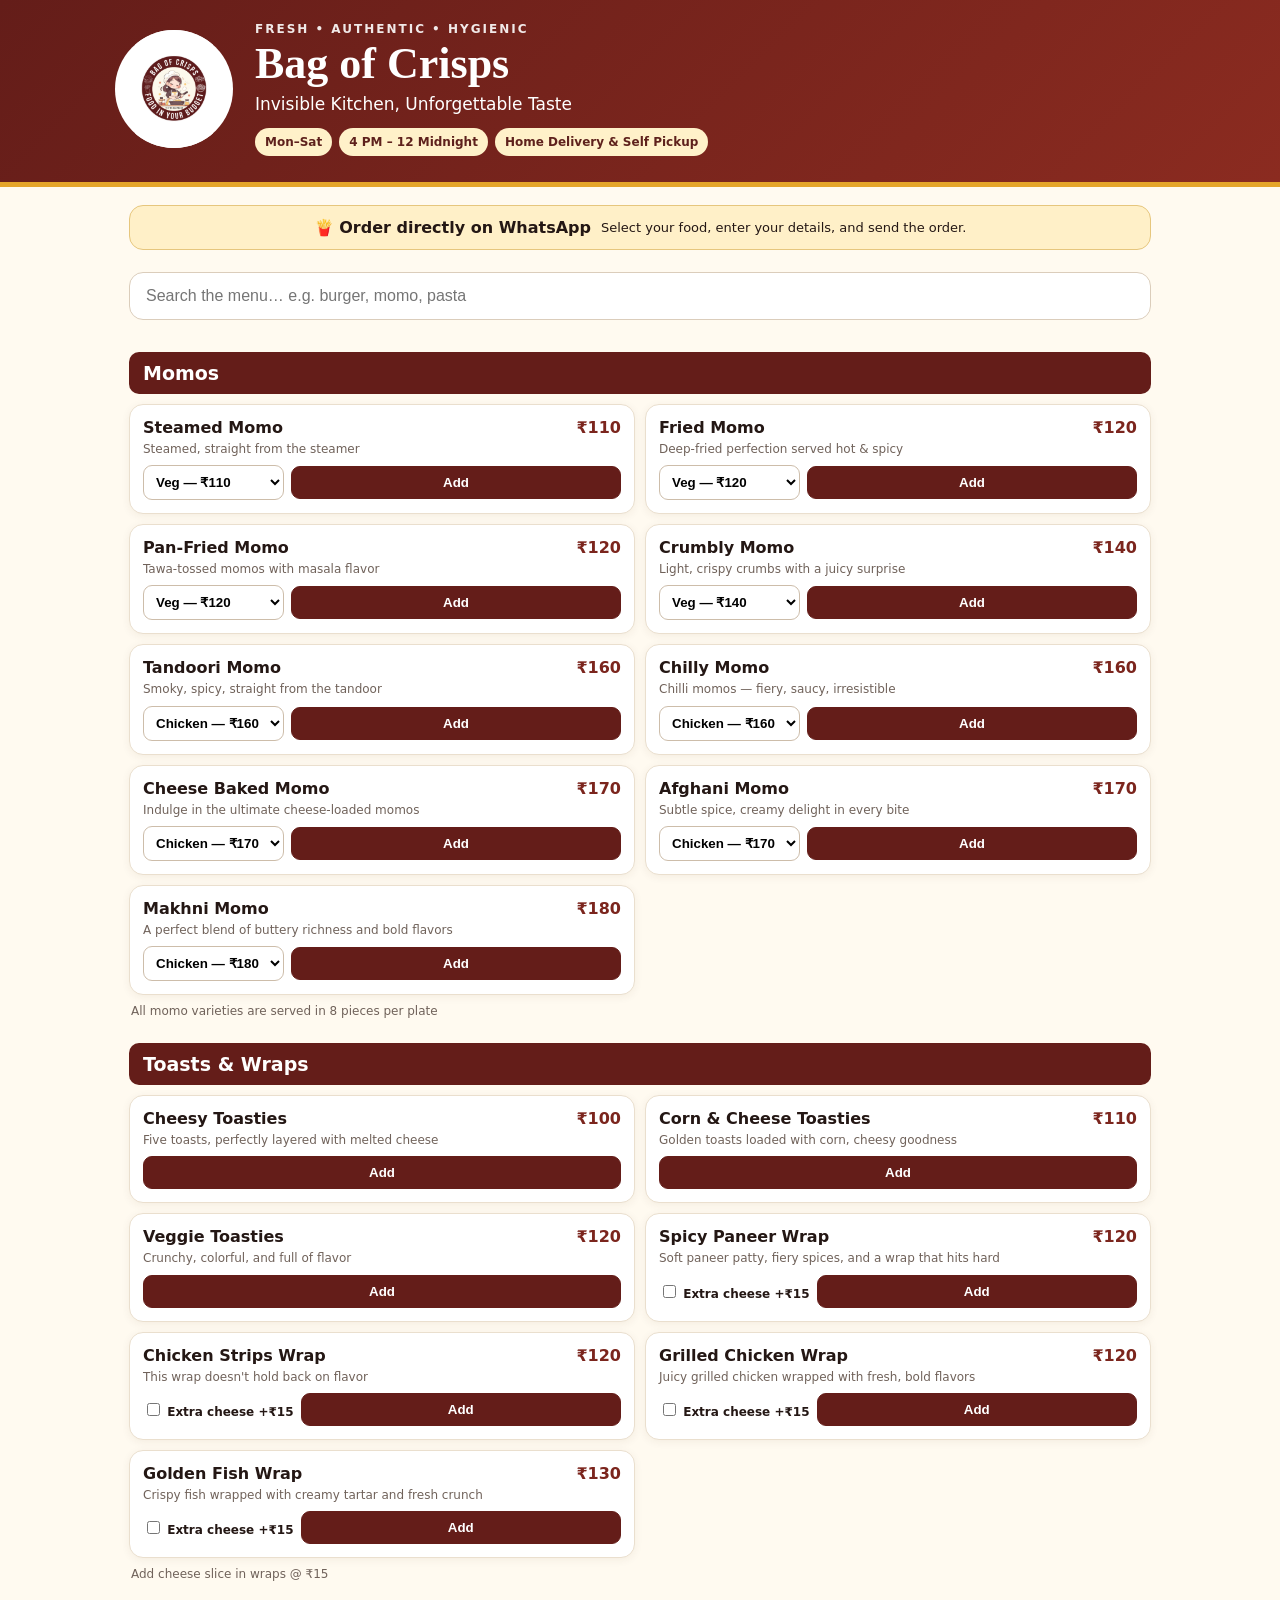
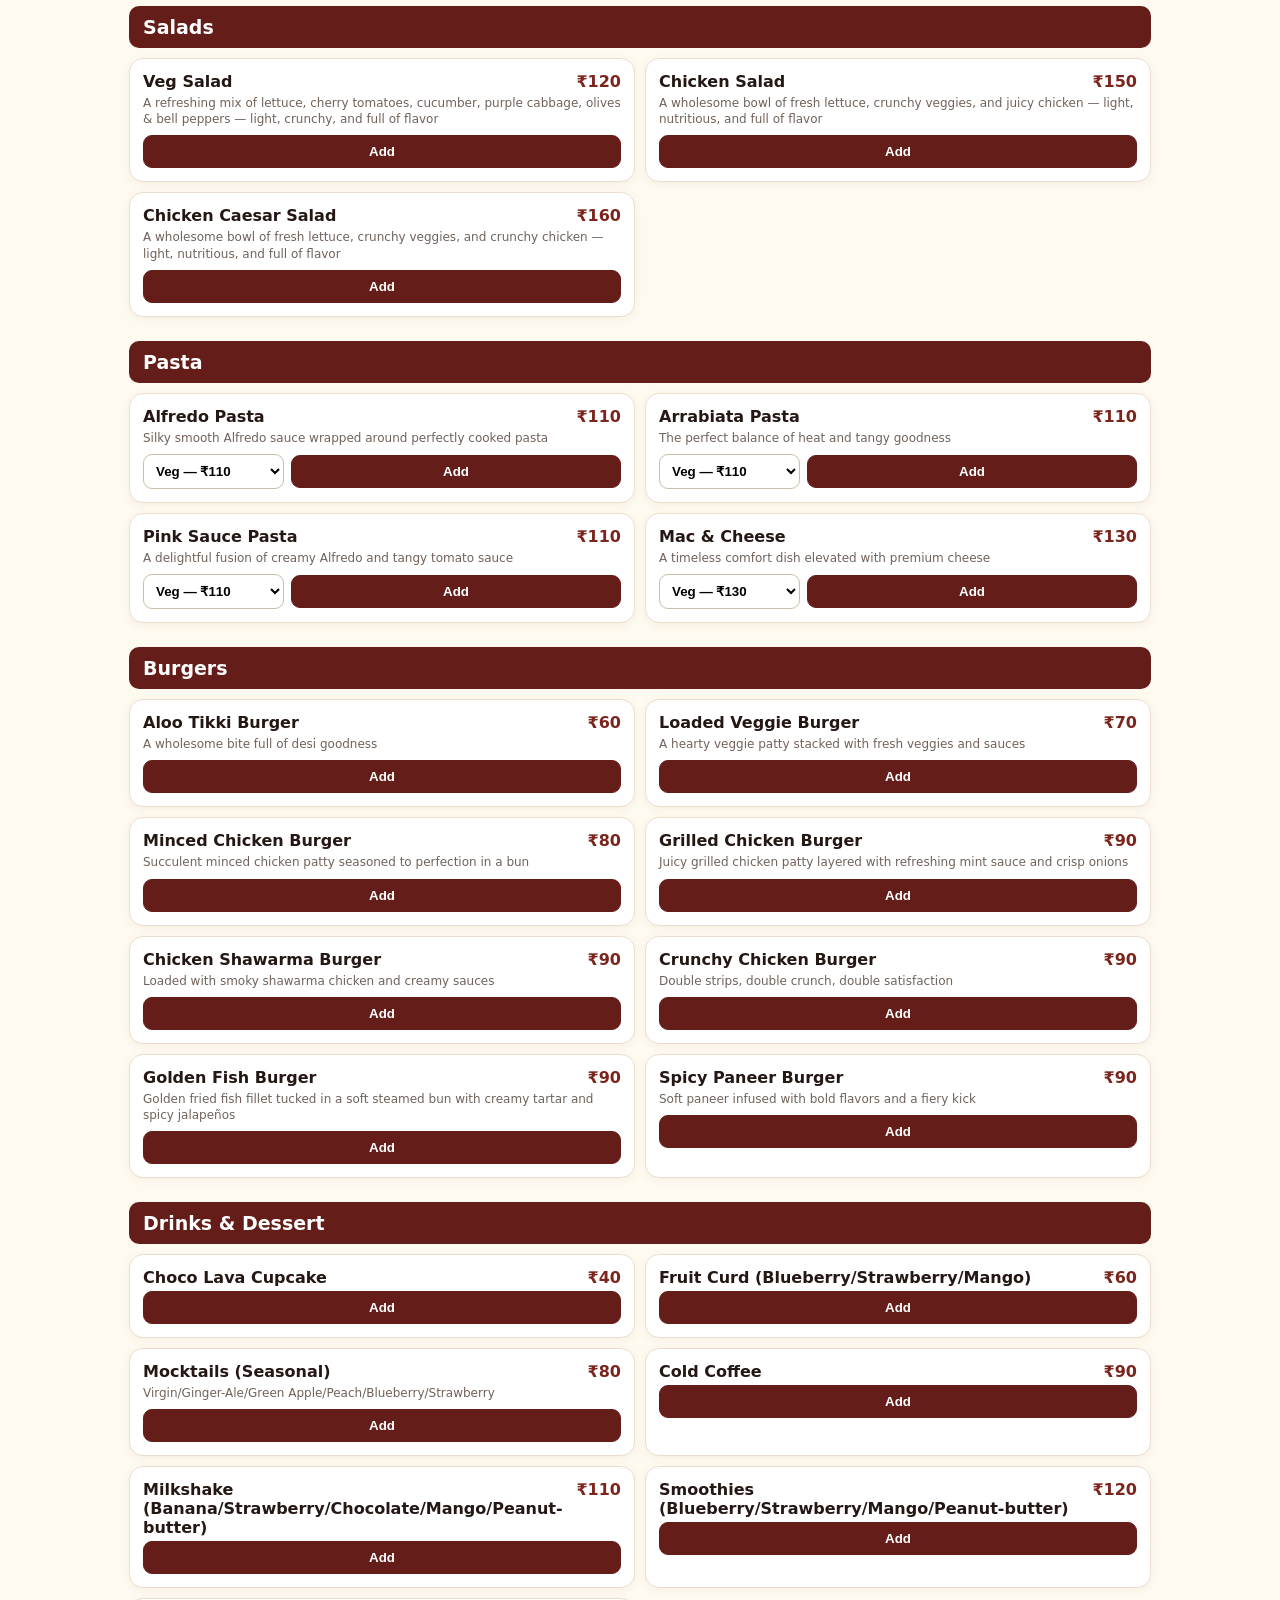
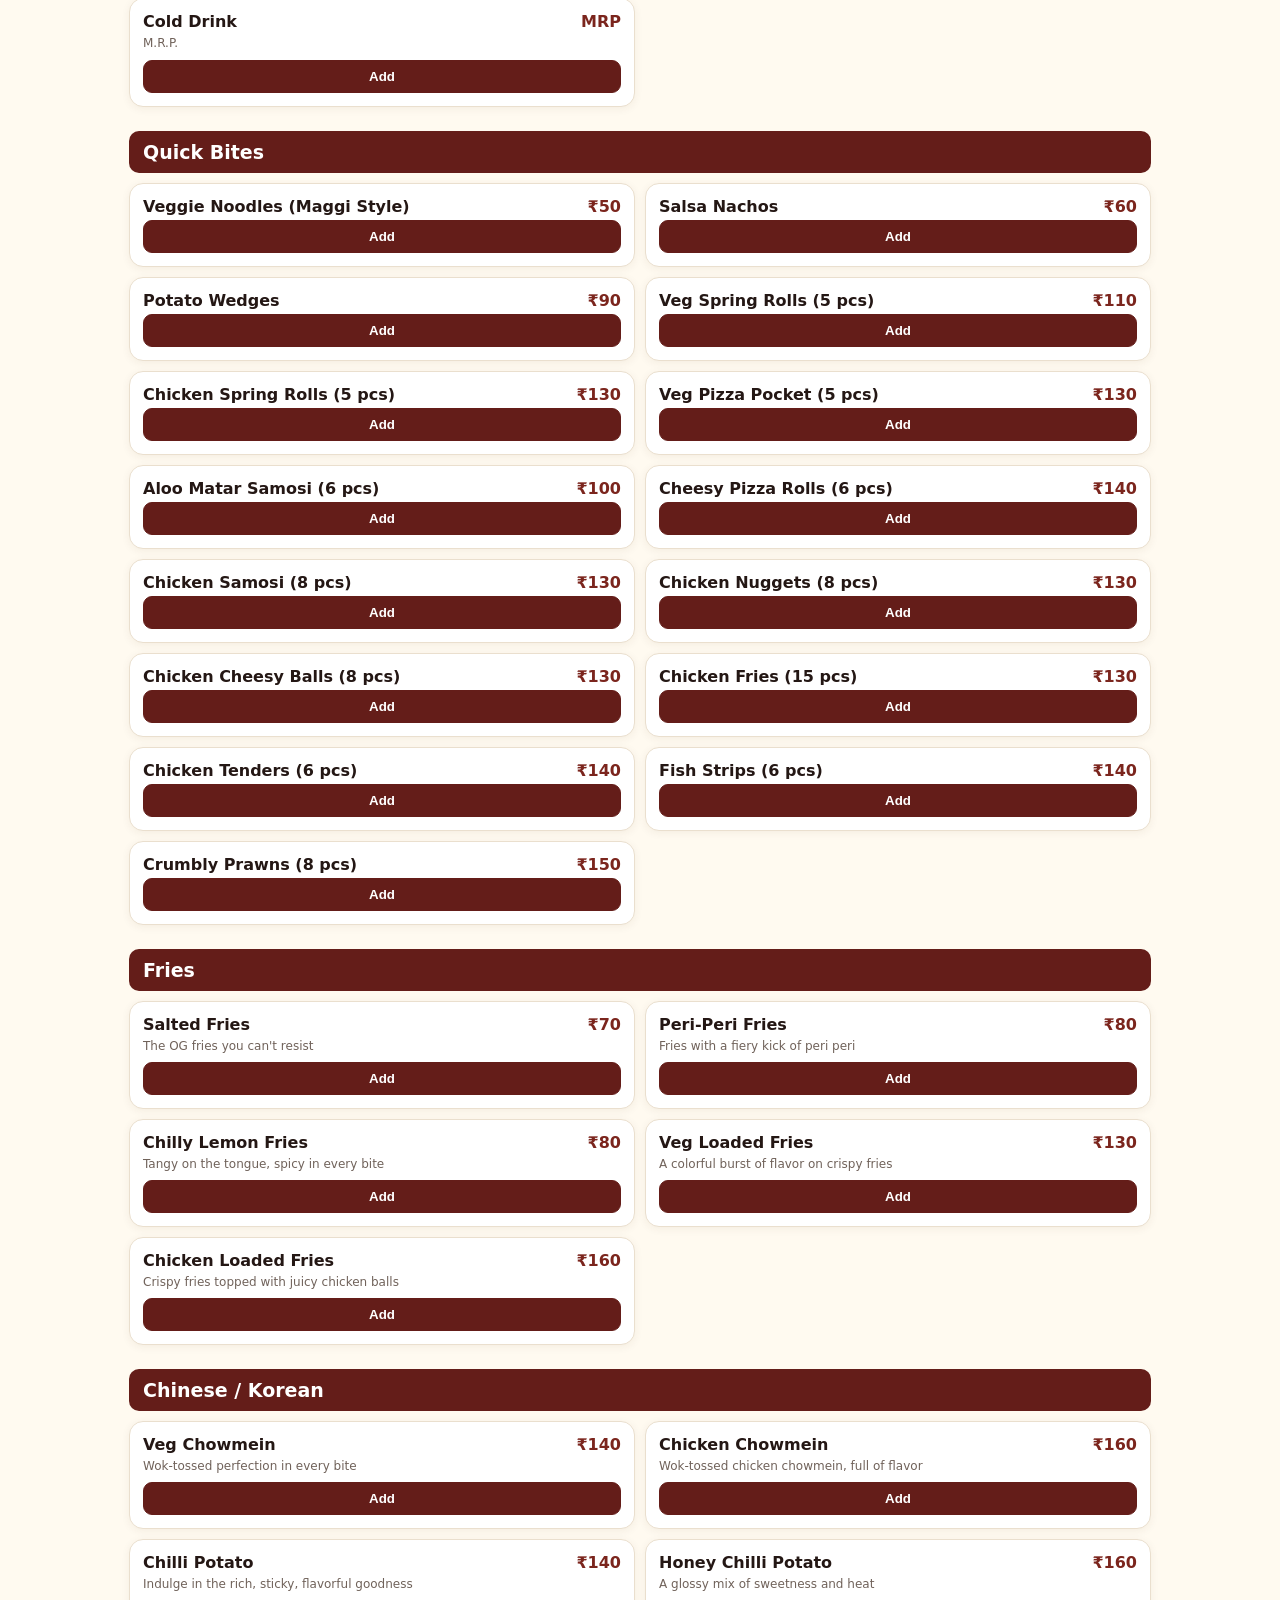
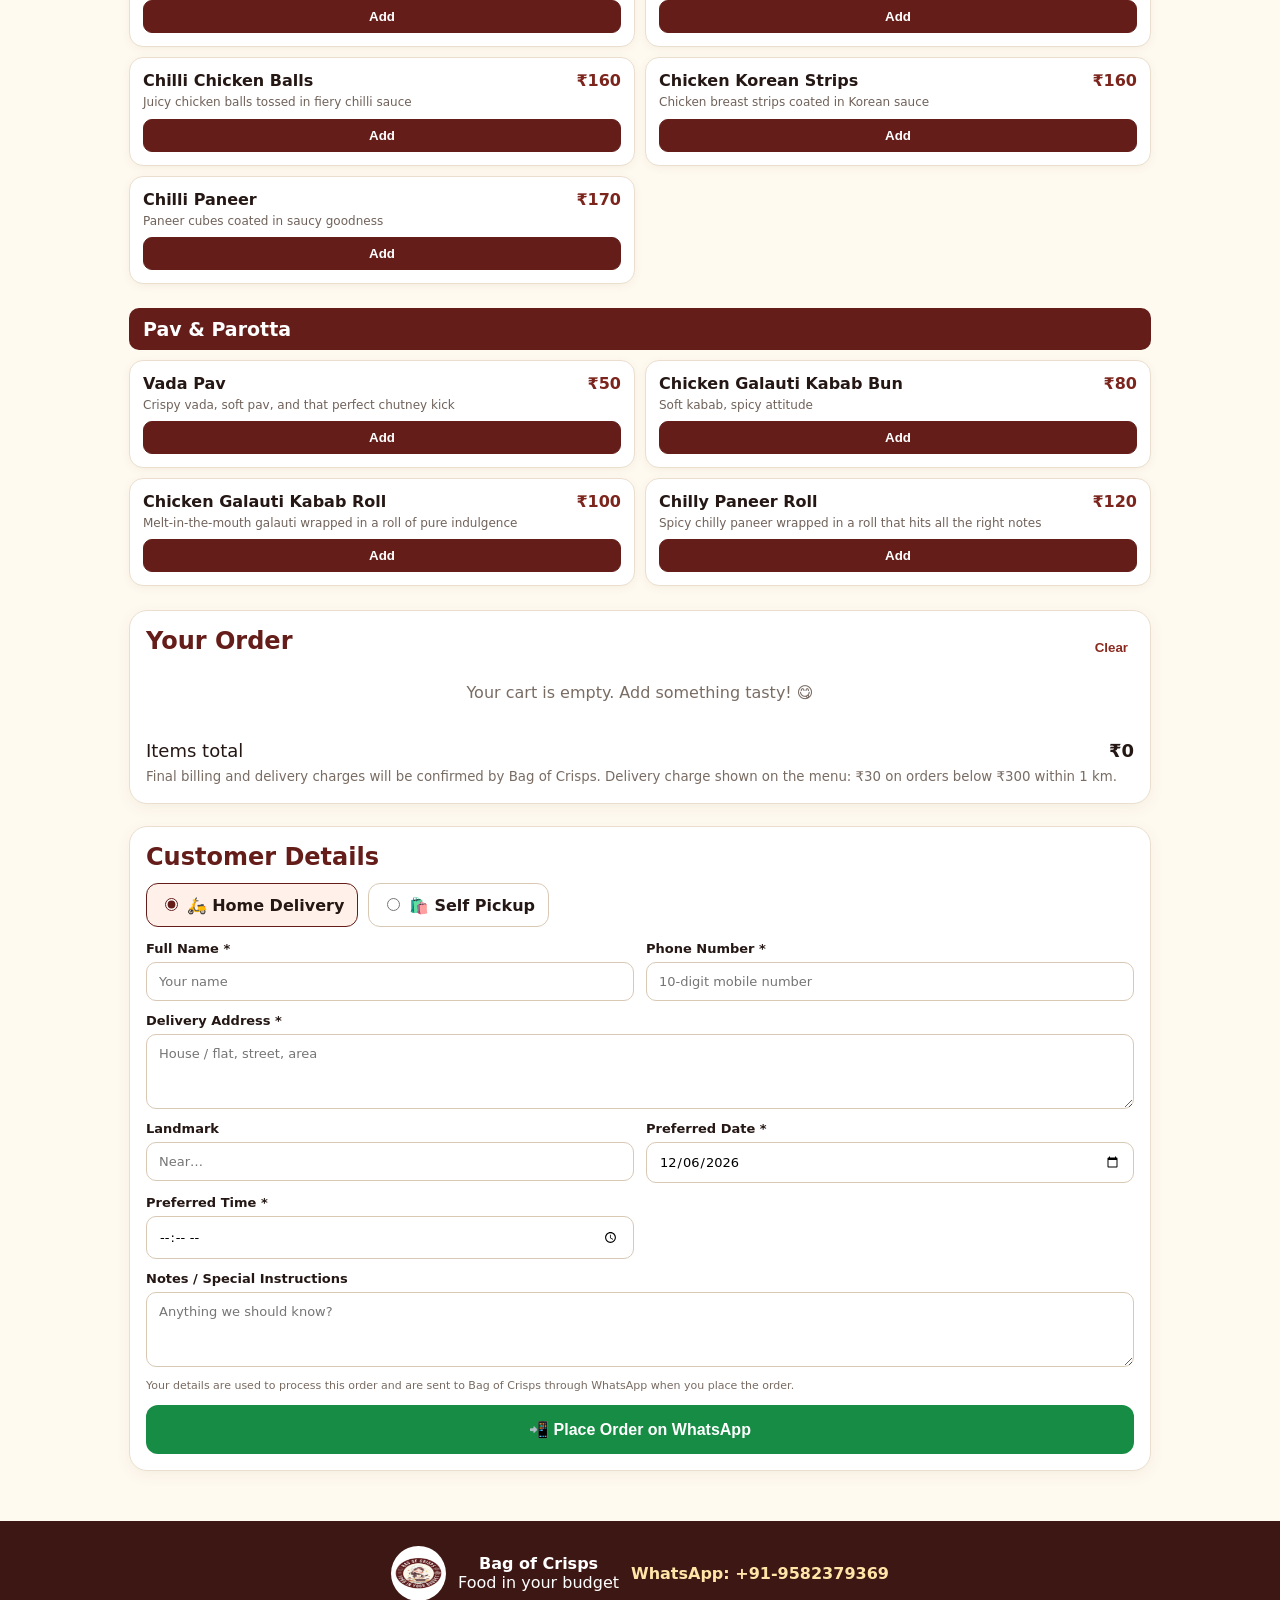
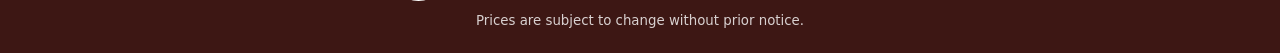
==== index.html @ cc8161b2 "Add files via upload" ====
<!doctype html>
<html lang="en">
<head>
  <meta charset="utf-8">
  <meta name="viewport" content="width=device-width,initial-scale=1">
  <meta name="theme-color" content="#641d19">
  <title>Bag of Crisps — Order Online</title>
  <link rel="icon" href="logo.png">
  <link rel="stylesheet" href="styles.css">
</head>
<body>
  <header class="hero">
    <div class="hero-inner">
      <img src="logo.png" class="logo" alt="Bag of Crisps logo">
      <div>
        <div class="eyebrow">FRESH • AUTHENTIC • HYGIENIC</div>
        <h1>Bag of Crisps</h1>
        <p>Invisible Kitchen, Unforgettable Taste</p>
        <div class="chips"><span>Mon–Sat</span><span>4 PM – 12 Midnight</span><span>Home Delivery & Self Pickup</span></div>
      </div>
    </div>
  </header>

  <main>
    <section class="notice">
      <strong>🍟 Order directly on WhatsApp</strong>
      <span>Select your food, enter your details, and send the order.</span>
    </section>

    <div class="search-wrap">
      <input id="search" type="search" placeholder="Search the menu… e.g. burger, momo, pasta">
    </div>

    <div id="menu"></div>

    <section class="cart-section">
      <div class="section-title">
        <h2>Your Order</h2>
        <button id="clearCart" class="text-btn" type="button">Clear</button>
      </div>
      <div id="cartEmpty" class="empty">Your cart is empty. Add something tasty! 😋</div>
      <div id="cart"></div>
      <div class="order-summary">
        <div><span>Items total</span><strong id="cartTotal">₹0</strong></div>
        <small>Final billing and delivery charges will be confirmed by Bag of Crisps. Delivery charge shown on the menu: ₹30 on orders below ₹300 within 1 km.</small>
      </div>
    </section>

    <section class="checkout">
      <div class="section-title"><h2>Customer Details</h2></div>
      <form id="orderForm">
        <div class="choice-row">
          <label class="choice active"><input type="radio" name="orderType" value="Delivery" checked> 🛵 Home Delivery</label>
          <label class="choice"><input type="radio" name="orderType" value="Self Pickup"> 🛍️ Self Pickup</label>
        </div>

        <div class="grid">
          <label>Full Name *<input name="name" required autocomplete="name" placeholder="Your name"></label>
          <label>Phone Number *<input name="phone" required inputmode="tel" autocomplete="tel" placeholder="10-digit mobile number"></label>
          <label class="full">Delivery Address *<textarea id="address" name="address" required autocomplete="street-address" placeholder="House / flat, street, area"></textarea></label>
          <label>Landmark <input name="landmark" placeholder="Near…"></label>
          <label>Preferred Date *<input id="date" name="date" type="date" required></label>
          <label>Preferred Time *<input name="time" type="time" required></label>
          <label class="full">Notes / Special Instructions <textarea name="notes" placeholder="Anything we should know?"></textarea></label>
        </div>

        <p class="privacy">Your details are used to process this order and are sent to Bag of Crisps through WhatsApp when you place the order.</p>
        <button class="whatsapp-btn" type="submit">📲 Place Order on WhatsApp</button>
      </form>
    </section>
  </main>

  <footer>
    <img src="logo.png" alt="" class="footer-logo">
    <div><strong>Bag of Crisps</strong><br>Food in your budget</div>
    <a href="https://wa.me/919582379369" target="_blank" rel="noopener">WhatsApp: +91-9582379369</a>
    <small>Prices are subject to change without prior notice.</small>
  </footer>

  <script src="script.js"></script>
</body>
</html>
---- styles.css ----
*{box-sizing:border-box}body{margin:0;font-family:system-ui,-apple-system,Segoe UI,Roboto,Arial,sans-serif;background:#fffaf0;color:#241714}
.hero{background:linear-gradient(135deg,#641d19,#8b2b20);color:#fff;padding:22px 16px 26px;border-bottom:5px solid #e5a52a}
.hero-inner{max-width:1050px;margin:auto;display:flex;gap:22px;align-items:center}.logo{width:118px;height:118px;object-fit:contain;border-radius:50%;background:#fff}
.eyebrow{font-size:12px;letter-spacing:2px;font-weight:800;opacity:.9}.hero h1{font-family:Georgia,serif;font-size:44px;line-height:1;margin:6px 0}.hero p{margin:8px 0 14px;font-size:17px}.chips{display:flex;flex-wrap:wrap;gap:7px}.chips span{background:#fff1c9;color:#5e211c;padding:7px 10px;border-radius:999px;font-size:12px;font-weight:800}
main{max-width:1050px;margin:auto;padding:18px 14px 50px}.notice{display:flex;gap:10px;align-items:center;justify-content:center;flex-wrap:wrap;background:#fff0c8;border:1px solid #e6c67d;border-radius:14px;padding:12px;margin-bottom:14px}.notice span{font-size:13px}.search-wrap{position:sticky;top:0;z-index:5;padding:8px 0;background:#fffaf0}.search-wrap input{width:100%;padding:14px 16px;border:1px solid #dbcdbb;border-radius:14px;font-size:16px;background:white}
.category{margin:24px 0}.category h2{margin:0 0 10px;background:#641d19;color:#fff;padding:10px 14px;border-radius:10px;font-size:19px}.items{display:grid;grid-template-columns:repeat(2,minmax(0,1fr));gap:10px}.item{background:#fff;border:1px solid #eadfce;border-radius:14px;padding:13px;box-shadow:0 2px 8px #4b2a1010}.item-top{display:flex;justify-content:space-between;gap:10px}.item h3{font-size:16px;margin:0 0 4px}.price{font-weight:900;color:#7b251d;white-space:nowrap}.desc{font-size:12px;color:#70625a;line-height:1.35;margin:0 0 8px}.controls{display:flex;gap:7px;align-items:center}.select,.add{border:1px solid #cdbdaa;border-radius:9px;padding:8px;background:#fff;font-weight:700}.add{background:#641d19;color:#fff;border-color:#641d19;cursor:pointer;flex:1}.add:active{transform:scale(.98)}
.cart-section,.checkout{background:#fff;border:1px solid #eadfce;border-radius:18px;padding:16px;margin-top:22px;box-shadow:0 4px 15px #4b2a1010}.section-title{display:flex;justify-content:space-between;align-items:center}.section-title h2{margin:0 0 12px;color:#641d19}.text-btn{border:0;background:none;color:#8b2b20;font-weight:800;cursor:pointer}.empty{color:#796c63;text-align:center;padding:16px}.cart-row{display:grid;grid-template-columns:1fr auto auto;gap:10px;align-items:center;padding:10px 0;border-bottom:1px solid #eee2d3}.cart-name{font-weight:800}.cart-sub{font-size:12px;color:#786b62}.qty{display:flex;align-items:center;gap:6px}.qty button{width:30px;height:30px;border-radius:8px;border:1px solid #d8c8b4;background:#fff;font-size:18px;cursor:pointer}.order-summary{margin-top:12px;padding-top:10px}.order-summary>div{display:flex;justify-content:space-between;font-size:18px}.order-summary small{display:block;color:#796c63;margin-top:7px;line-height:1.4}
.choice-row{display:flex;gap:10px;flex-wrap:wrap;margin-bottom:14px}.choice{border:1px solid #d8c8b4;border-radius:12px;padding:11px 13px;cursor:pointer;font-weight:800}.choice.active{border-color:#641d19;background:#fff1e9}.choice input{accent-color:#641d19}
.grid{display:grid;grid-template-columns:1fr 1fr;gap:12px}.grid label{font-size:13px;font-weight:800}.grid input,.grid textarea{display:block;width:100%;margin-top:6px;border:1px solid #d8c8b4;border-radius:10px;padding:11px 12px;font:inherit;font-weight:500;background:#fff}.grid textarea{min-height:75px;resize:vertical}.full{grid-column:1/-1}.privacy{font-size:11px;color:#786b62;line-height:1.4}.whatsapp-btn{width:100%;padding:15px;border:0;border-radius:12px;background:#168c45;color:#fff;font-size:16px;font-weight:900;cursor:pointer}
footer{background:#3d1714;color:#fff;padding:25px 16px;display:flex;align-items:center;justify-content:center;gap:12px;flex-wrap:wrap;text-align:center}.footer-logo{width:55px;height:55px;background:#fff;border-radius:50%}footer a{color:#ffe6a8;text-decoration:none;font-weight:800}footer small{width:100%;opacity:.8}
.no-results{text-align:center;padding:30px;color:#796c63}
@media(max-width:680px){.hero-inner{align-items:flex-start}.logo{width:82px;height:82px}.hero h1{font-size:31px}.hero p{font-size:14px}.items{grid-template-columns:1fr}.grid{grid-template-columns:1fr}.full{grid-column:auto}.cart-row{grid-template-columns:1fr auto}.cart-price{grid-column:2}.cart-row .qty{grid-column:2}.choice{flex:1;text-align:center}.notice{justify-content:flex-start}}
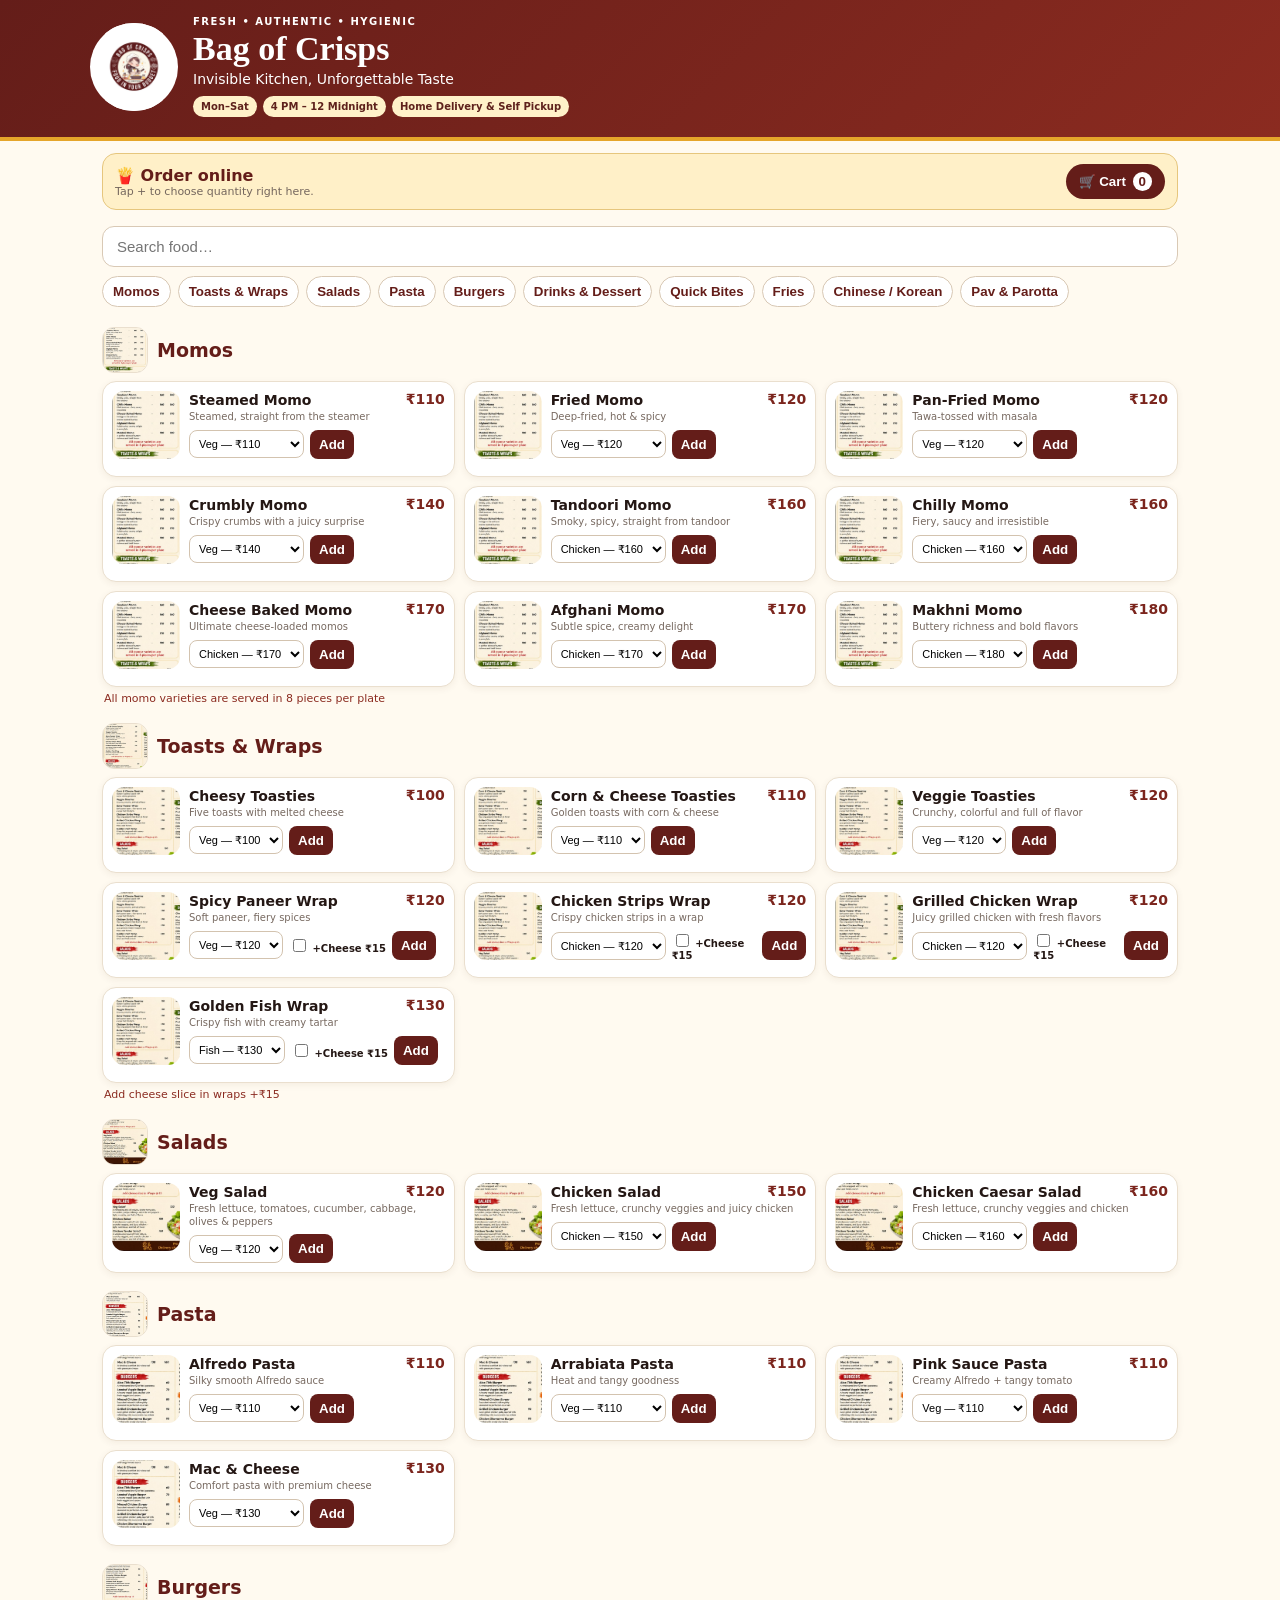
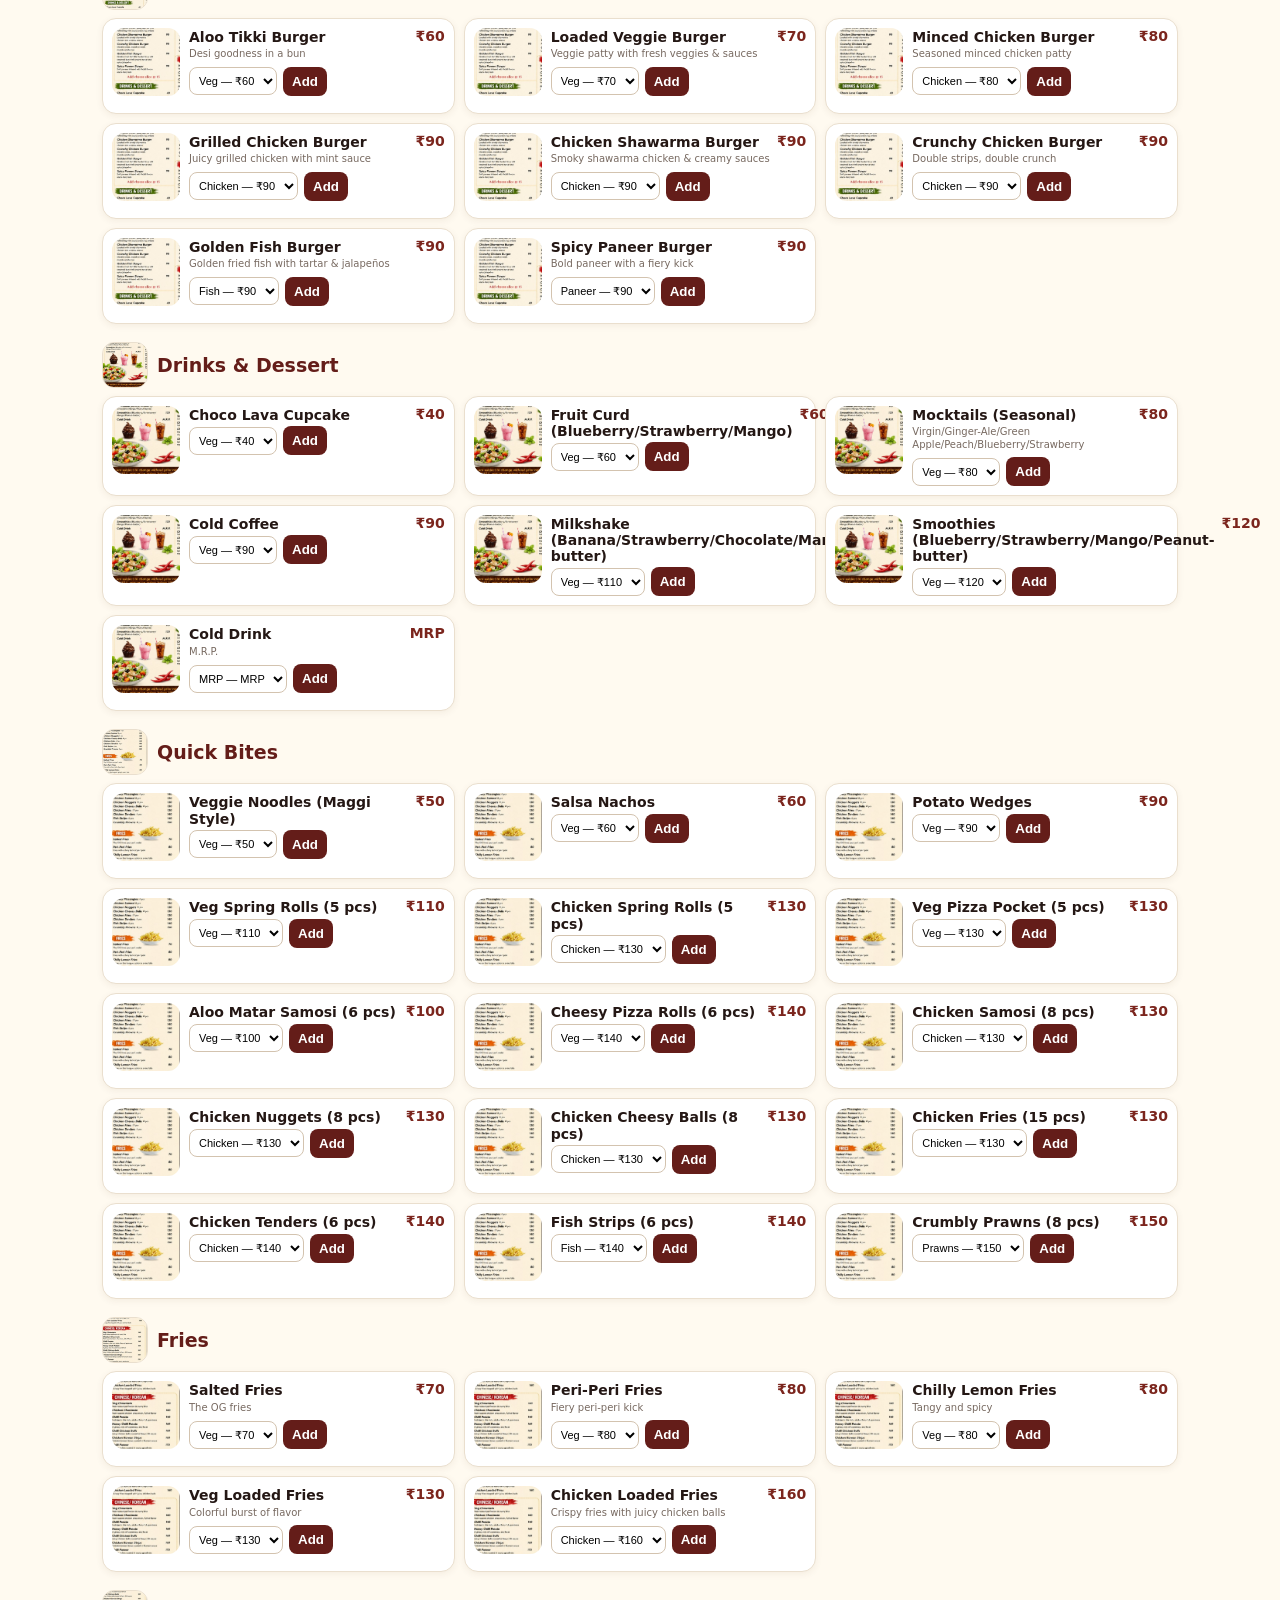
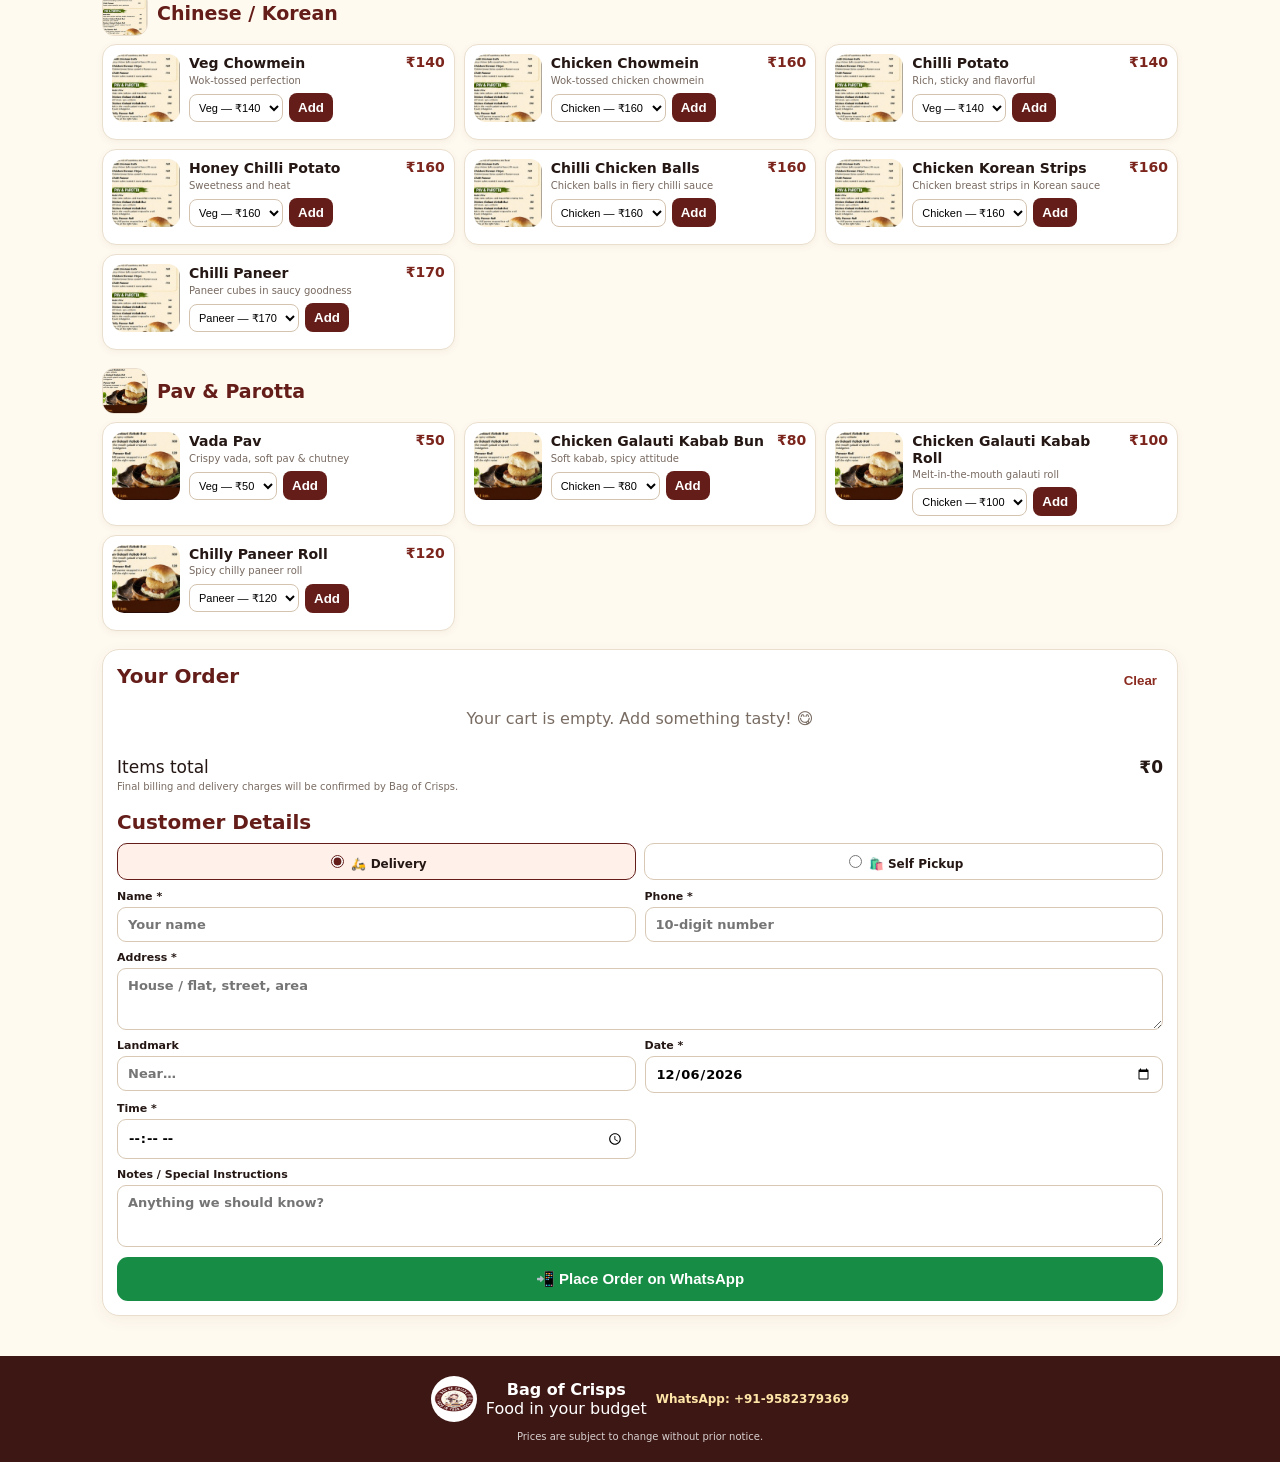
==== commit 5bfd1a85: "Add files via upload" ====
--- a/index.html
+++ b/index.html
@@ -1,82 +1,56 @@
 <!doctype html>
 <html lang="en">
 <head>
-  <meta charset="utf-8">
-  <meta name="viewport" content="width=device-width,initial-scale=1">
-  <meta name="theme-color" content="#641d19">
-  <title>Bag of Crisps — Order Online</title>
-  <link rel="icon" href="logo.png">
-  <link rel="stylesheet" href="styles.css">
+<meta charset="utf-8"><meta name="viewport" content="width=device-width,initial-scale=1">
+<meta name="theme-color" content="#641d19"><title>Bag of Crisps — Order Online</title>
+<link rel="icon" href="logo.png"><link rel="stylesheet" href="styles.css">
 </head>
 <body>
-  <header class="hero">
-    <div class="hero-inner">
-      <img src="logo.png" class="logo" alt="Bag of Crisps logo">
-      <div>
-        <div class="eyebrow">FRESH • AUTHENTIC • HYGIENIC</div>
-        <h1>Bag of Crisps</h1>
-        <p>Invisible Kitchen, Unforgettable Taste</p>
-        <div class="chips"><span>Mon–Sat</span><span>4 PM – 12 Midnight</span><span>Home Delivery & Self Pickup</span></div>
-      </div>
+<header class="hero"><div class="hero-inner">
+  <img src="logo.png" class="logo" alt="Bag of Crisps">
+  <div><div class="eyebrow">FRESH • AUTHENTIC • HYGIENIC</div><h1>Bag of Crisps</h1>
+  <p>Invisible Kitchen, Unforgettable Taste</p>
+  <div class="chips"><span>Mon–Sat</span><span>4 PM – 12 Midnight</span><span>Home Delivery & Self Pickup</span></div></div>
+</div></header>
+
+<main>
+<section class="topbar">
+  <div><b>🍟 Order online</b><small>Tap + to choose quantity right here.</small></div>
+  <button id="viewCart" class="cart-pill">🛒 Cart <b id="cartCount">0</b></button>
+</section>
+<div class="search-wrap"><input id="search" type="search" placeholder="Search food…"></div>
+<nav id="cats" class="cat-nav"></nav>
+<div id="menu"></div>
+
+<section id="checkout" class="checkout">
+  <div class="section-title"><h2>Your Order</h2><button id="clearCart" class="text-btn">Clear</button></div>
+  <div id="cartEmpty" class="empty">Your cart is empty. Add something tasty! 😋</div>
+  <div id="cart"></div>
+  <div class="order-summary"><div><span>Items total</span><strong id="cartTotal">₹0</strong></div>
+  <small>Final billing and delivery charges will be confirmed by Bag of Crisps.</small></div>
+
+  <div class="section-title customer-head"><h2>Customer Details</h2></div>
+  <form id="orderForm">
+    <div class="choice-row">
+      <label class="choice active"><input type="radio" name="orderType" value="Delivery" checked> 🛵 Delivery</label>
+      <label class="choice"><input type="radio" name="orderType" value="Self Pickup"> 🛍️ Self Pickup</label>
     </div>
-  </header>
+    <div class="grid">
+      <label>Name *<input name="name" required autocomplete="name" placeholder="Your name"></label>
+      <label>Phone *<input name="phone" required inputmode="tel" autocomplete="tel" placeholder="10-digit number"></label>
+      <label class="full">Address *<textarea id="address" name="address" required autocomplete="street-address" placeholder="House / flat, street, area"></textarea></label>
+      <label>Landmark<input name="landmark" placeholder="Near…"></label>
+      <label>Date *<input id="date" name="date" type="date" required></label>
+      <label>Time *<input name="time" type="time" required></label>
+      <label class="full">Notes / Special Instructions<textarea name="notes" placeholder="Anything we should know?"></textarea></label>
+    </div>
+    <button class="whatsapp-btn" type="submit">📲 Place Order on WhatsApp</button>
+  </form>
+</section>
+</main>
 
-  <main>
-    <section class="notice">
-      <strong>🍟 Order directly on WhatsApp</strong>
-      <span>Select your food, enter your details, and send the order.</span>
-    </section>
-
-    <div class="search-wrap">
-      <input id="search" type="search" placeholder="Search the menu… e.g. burger, momo, pasta">
-    </div>
-
-    <div id="menu"></div>
-
-    <section class="cart-section">
-      <div class="section-title">
-        <h2>Your Order</h2>
-        <button id="clearCart" class="text-btn" type="button">Clear</button>
-      </div>
-      <div id="cartEmpty" class="empty">Your cart is empty. Add something tasty! 😋</div>
-      <div id="cart"></div>
-      <div class="order-summary">
-        <div><span>Items total</span><strong id="cartTotal">₹0</strong></div>
-        <small>Final billing and delivery charges will be confirmed by Bag of Crisps. Delivery charge shown on the menu: ₹30 on orders below ₹300 within 1 km.</small>
-      </div>
-    </section>
-
-    <section class="checkout">
-      <div class="section-title"><h2>Customer Details</h2></div>
-      <form id="orderForm">
-        <div class="choice-row">
-          <label class="choice active"><input type="radio" name="orderType" value="Delivery" checked> 🛵 Home Delivery</label>
-          <label class="choice"><input type="radio" name="orderType" value="Self Pickup"> 🛍️ Self Pickup</label>
-        </div>
-
-        <div class="grid">
-          <label>Full Name *<input name="name" required autocomplete="name" placeholder="Your name"></label>
-          <label>Phone Number *<input name="phone" required inputmode="tel" autocomplete="tel" placeholder="10-digit mobile number"></label>
-          <label class="full">Delivery Address *<textarea id="address" name="address" required autocomplete="street-address" placeholder="House / flat, street, area"></textarea></label>
-          <label>Landmark <input name="landmark" placeholder="Near…"></label>
-          <label>Preferred Date *<input id="date" name="date" type="date" required></label>
-          <label>Preferred Time *<input name="time" type="time" required></label>
-          <label class="full">Notes / Special Instructions <textarea name="notes" placeholder="Anything we should know?"></textarea></label>
-        </div>
-
-        <p class="privacy">Your details are used to process this order and are sent to Bag of Crisps through WhatsApp when you place the order.</p>
-        <button class="whatsapp-btn" type="submit">📲 Place Order on WhatsApp</button>
-      </form>
-    </section>
-  </main>
-
-  <footer>
-    <img src="logo.png" alt="" class="footer-logo">
-    <div><strong>Bag of Crisps</strong><br>Food in your budget</div>
-    <a href="https://wa.me/919582379369" target="_blank" rel="noopener">WhatsApp: +91-9582379369</a>
-    <small>Prices are subject to change without prior notice.</small>
-  </footer>
-
-  <script src="script.js"></script>
-</body>
-</html>
+<footer><img src="logo.png" class="footer-logo" alt=""><div><strong>Bag of Crisps</strong><br>Food in your budget</div>
+<a href="https://wa.me/919582379369" target="_blank">WhatsApp: +91-9582379369</a>
+<small>Prices are subject to change without prior notice.</small></footer>
+<script src="script.js"></script>
+</body></html>
--- a/styles.css
+++ b/styles.css
@@ -1,12 +1,9 @@
 *{box-sizing:border-box}body{margin:0;font-family:system-ui,-apple-system,Segoe UI,Roboto,Arial,sans-serif;background:#fffaf0;color:#241714}
-.hero{background:linear-gradient(135deg,#641d19,#8b2b20);color:#fff;padding:22px 16px 26px;border-bottom:5px solid #e5a52a}
-.hero-inner{max-width:1050px;margin:auto;display:flex;gap:22px;align-items:center}.logo{width:118px;height:118px;object-fit:contain;border-radius:50%;background:#fff}
-.eyebrow{font-size:12px;letter-spacing:2px;font-weight:800;opacity:.9}.hero h1{font-family:Georgia,serif;font-size:44px;line-height:1;margin:6px 0}.hero p{margin:8px 0 14px;font-size:17px}.chips{display:flex;flex-wrap:wrap;gap:7px}.chips span{background:#fff1c9;color:#5e211c;padding:7px 10px;border-radius:999px;font-size:12px;font-weight:800}
-main{max-width:1050px;margin:auto;padding:18px 14px 50px}.notice{display:flex;gap:10px;align-items:center;justify-content:center;flex-wrap:wrap;background:#fff0c8;border:1px solid #e6c67d;border-radius:14px;padding:12px;margin-bottom:14px}.notice span{font-size:13px}.search-wrap{position:sticky;top:0;z-index:5;padding:8px 0;background:#fffaf0}.search-wrap input{width:100%;padding:14px 16px;border:1px solid #dbcdbb;border-radius:14px;font-size:16px;background:white}
-.category{margin:24px 0}.category h2{margin:0 0 10px;background:#641d19;color:#fff;padding:10px 14px;border-radius:10px;font-size:19px}.items{display:grid;grid-template-columns:repeat(2,minmax(0,1fr));gap:10px}.item{background:#fff;border:1px solid #eadfce;border-radius:14px;padding:13px;box-shadow:0 2px 8px #4b2a1010}.item-top{display:flex;justify-content:space-between;gap:10px}.item h3{font-size:16px;margin:0 0 4px}.price{font-weight:900;color:#7b251d;white-space:nowrap}.desc{font-size:12px;color:#70625a;line-height:1.35;margin:0 0 8px}.controls{display:flex;gap:7px;align-items:center}.select,.add{border:1px solid #cdbdaa;border-radius:9px;padding:8px;background:#fff;font-weight:700}.add{background:#641d19;color:#fff;border-color:#641d19;cursor:pointer;flex:1}.add:active{transform:scale(.98)}
-.cart-section,.checkout{background:#fff;border:1px solid #eadfce;border-radius:18px;padding:16px;margin-top:22px;box-shadow:0 4px 15px #4b2a1010}.section-title{display:flex;justify-content:space-between;align-items:center}.section-title h2{margin:0 0 12px;color:#641d19}.text-btn{border:0;background:none;color:#8b2b20;font-weight:800;cursor:pointer}.empty{color:#796c63;text-align:center;padding:16px}.cart-row{display:grid;grid-template-columns:1fr auto auto;gap:10px;align-items:center;padding:10px 0;border-bottom:1px solid #eee2d3}.cart-name{font-weight:800}.cart-sub{font-size:12px;color:#786b62}.qty{display:flex;align-items:center;gap:6px}.qty button{width:30px;height:30px;border-radius:8px;border:1px solid #d8c8b4;background:#fff;font-size:18px;cursor:pointer}.order-summary{margin-top:12px;padding-top:10px}.order-summary>div{display:flex;justify-content:space-between;font-size:18px}.order-summary small{display:block;color:#796c63;margin-top:7px;line-height:1.4}
-.choice-row{display:flex;gap:10px;flex-wrap:wrap;margin-bottom:14px}.choice{border:1px solid #d8c8b4;border-radius:12px;padding:11px 13px;cursor:pointer;font-weight:800}.choice.active{border-color:#641d19;background:#fff1e9}.choice input{accent-color:#641d19}
-.grid{display:grid;grid-template-columns:1fr 1fr;gap:12px}.grid label{font-size:13px;font-weight:800}.grid input,.grid textarea{display:block;width:100%;margin-top:6px;border:1px solid #d8c8b4;border-radius:10px;padding:11px 12px;font:inherit;font-weight:500;background:#fff}.grid textarea{min-height:75px;resize:vertical}.full{grid-column:1/-1}.privacy{font-size:11px;color:#786b62;line-height:1.4}.whatsapp-btn{width:100%;padding:15px;border:0;border-radius:12px;background:#168c45;color:#fff;font-size:16px;font-weight:900;cursor:pointer}
-footer{background:#3d1714;color:#fff;padding:25px 16px;display:flex;align-items:center;justify-content:center;gap:12px;flex-wrap:wrap;text-align:center}.footer-logo{width:55px;height:55px;background:#fff;border-radius:50%}footer a{color:#ffe6a8;text-decoration:none;font-weight:800}footer small{width:100%;opacity:.8}
-.no-results{text-align:center;padding:30px;color:#796c63}
-@media(max-width:680px){.hero-inner{align-items:flex-start}.logo{width:82px;height:82px}.hero h1{font-size:31px}.hero p{font-size:14px}.items{grid-template-columns:1fr}.grid{grid-template-columns:1fr}.full{grid-column:auto}.cart-row{grid-template-columns:1fr auto}.cart-price{grid-column:2}.cart-row .qty{grid-column:2}.choice{flex:1;text-align:center}.notice{justify-content:flex-start}}
+.hero{background:linear-gradient(135deg,#641d19,#8b2b20);color:#fff;padding:16px 14px 20px;border-bottom:4px solid #e5a52a}.hero-inner{max-width:1100px;margin:auto;display:flex;gap:15px;align-items:center}.logo{width:88px;height:88px;object-fit:contain;border-radius:50%;background:#fff}.eyebrow{font-size:10px;letter-spacing:1.5px;font-weight:900}.hero h1{font-family:Georgia,serif;font-size:34px;line-height:1;margin:5px 0}.hero p{margin:4px 0 9px;font-size:14px}.chips{display:flex;gap:6px;flex-wrap:wrap}.chips span{background:#fff1c9;color:#5e211c;padding:5px 8px;border-radius:999px;font-size:10px;font-weight:800}
+main{max-width:1100px;margin:auto;padding:12px 12px 40px}.topbar{display:flex;justify-content:space-between;align-items:center;gap:10px;background:#fff0c8;border:1px solid #e6c67d;border-radius:14px;padding:10px 12px;margin-bottom:9px}.topbar b{display:block;color:#641d19}.topbar small{display:block;color:#74665d;font-size:11px}.cart-pill{border:0;background:#641d19;color:#fff;border-radius:999px;padding:10px 13px;font-weight:900;white-space:nowrap}.cart-pill b{display:inline!important;background:#fff;color:#641d19;border-radius:50%;padding:2px 6px;margin-left:3px}
+.search-wrap{position:sticky;top:0;z-index:20;padding:7px 0;background:#fffaf0}.search-wrap input{width:100%;padding:11px 14px;border:1px solid #d9c9b5;border-radius:12px;font-size:15px;background:#fff}.cat-nav{display:flex;gap:7px;overflow-x:auto;padding:2px 0 8px;scrollbar-width:none}.cat-nav::-webkit-scrollbar{display:none}.cat-nav button{flex:0 0 auto;border:1px solid #d8c8b4;background:#fff;border-radius:999px;padding:7px 10px;font-weight:800;color:#641d19}
+.category{margin:12px 0 18px;scroll-margin-top:75px}.category-head{display:flex;align-items:center;gap:9px;margin-bottom:8px}.category-head img{width:46px;height:46px;object-fit:cover;border-radius:12px;border:1px solid #eadfce}.category-head h2{margin:0;color:#641d19;font-size:19px}.items{display:grid;grid-template-columns:repeat(2,minmax(0,1fr));gap:9px}.item{background:#fff;border:1px solid #eadfce;border-radius:14px;padding:9px;box-shadow:0 2px 7px #4b2a1010;display:flex;gap:9px;min-height:96px}.item-thumb{width:68px;height:68px;flex:0 0 68px;border-radius:12px;object-fit:cover}.item-main{min-width:0;flex:1}.item-top{display:flex;justify-content:space-between;gap:7px}.item h3{font-size:14px;line-height:1.15;margin:1px 0 3px}.price{font-weight:900;color:#7b251d;white-space:nowrap;font-size:14px}.desc{font-size:10px;color:#776960;line-height:1.25;margin:0 0 6px}.controls{display:flex;align-items:center;gap:6px}.select{border:1px solid #d3c3af;border-radius:8px;padding:6px 5px;background:#fff;font-size:11px;max-width:125px}.add{border:0;background:#641d19;color:#fff;border-radius:8px;padding:7px 9px;font-weight:900;cursor:pointer}.qty-inline{display:flex;align-items:center;border:1px solid #d3c3af;border-radius:9px;overflow:hidden;background:#fff}.qty-inline button{border:0;background:#fff;width:29px;height:29px;font-size:17px;font-weight:900;color:#641d19}.qty-inline b{min-width:23px;text-align:center;font-size:12px}.extra{font-size:10px;font-weight:700}.note{font-size:11px;color:#8b2b20;margin:5px 2px}
+.checkout{background:#fff;border:1px solid #eadfce;border-radius:17px;padding:14px;margin-top:18px;box-shadow:0 4px 15px #4b2a1010}.section-title{display:flex;justify-content:space-between;align-items:center}.section-title h2{margin:0 0 9px;color:#641d19;font-size:20px}.text-btn{border:0;background:none;color:#8b2b20;font-weight:800}.empty{text-align:center;color:#796c63;padding:12px}.cart-row{display:grid;grid-template-columns:1fr auto;gap:7px;padding:8px 0;border-bottom:1px solid #eee2d3}.cart-name{font-weight:800;font-size:13px}.cart-sub{font-size:10px;color:#786b62}.cart-actions{display:flex;align-items:center;gap:5px}.cart-actions button{width:28px;height:28px;border:1px solid #d8c8b4;background:#fff;border-radius:7px}.order-summary{margin-top:9px;padding-top:8px}.order-summary>div{display:flex;justify-content:space-between;font-size:17px}.order-summary small{display:block;color:#796c63;font-size:10px;margin-top:4px}.customer-head{margin-top:18px}.choice-row{display:flex;gap:8px;margin-bottom:10px}.choice{border:1px solid #d8c8b4;border-radius:10px;padding:8px 10px;font-size:12px;font-weight:800;flex:1;text-align:center}.choice.active{border-color:#641d19;background:#fff1e9}.choice input{accent-color:#641d19}.grid{display:grid;grid-template-columns:1fr 1fr;gap:9px}.grid label{font-size:11px;font-weight:800}.grid input,.grid textarea{display:block;width:100%;margin-top:4px;border:1px solid #d8c8b4;border-radius:9px;padding:9px 10px;font:inherit;font-size:13px;background:#fff}.grid textarea{min-height:62px}.full{grid-column:1/-1}.whatsapp-btn{width:100%;margin-top:10px;padding:13px;border:0;border-radius:11px;background:#168c45;color:#fff;font-size:15px;font-weight:900}
+footer{background:#3d1714;color:#fff;padding:20px 12px;display:flex;align-items:center;justify-content:center;gap:9px;flex-wrap:wrap;text-align:center}.footer-logo{width:46px;height:46px;background:#fff;border-radius:50%}footer a{color:#ffe6a8;text-decoration:none;font-weight:800;font-size:12px}footer small{width:100%;opacity:.8;font-size:10px}.no-results{text-align:center;padding:30px;color:#796c63}
+@media(max-width:680px){.hero-inner{align-items:flex-start}.logo{width:72px;height:72px}.hero h1{font-size:29px}.hero p{font-size:12px}.items{grid-template-columns:1fr}.item{min-height:0}.item-thumb{width:62px;height:62px;flex-basis:62px}.grid{grid-template-columns:1fr}.full{grid-column:auto}}
+@media(min-width:900px){.items{grid-template-columns:repeat(3,minmax(0,1fr))}}
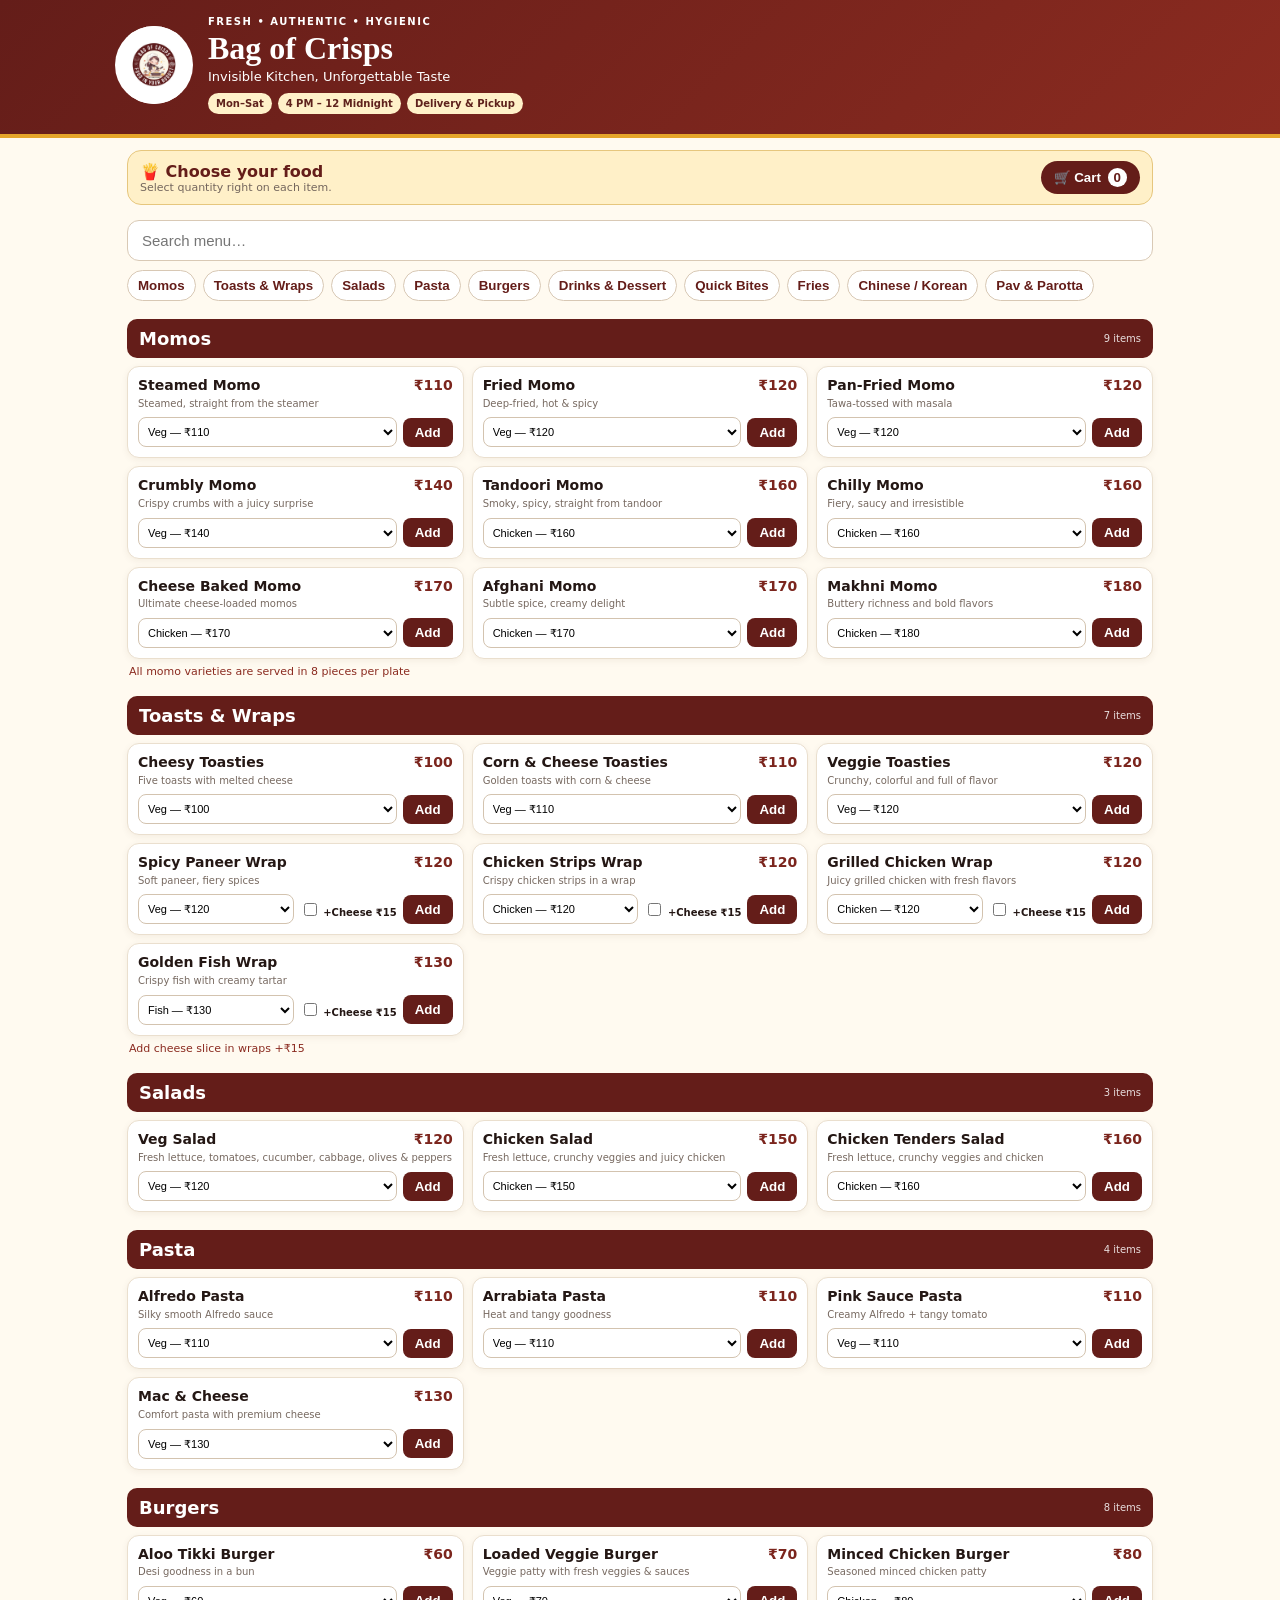
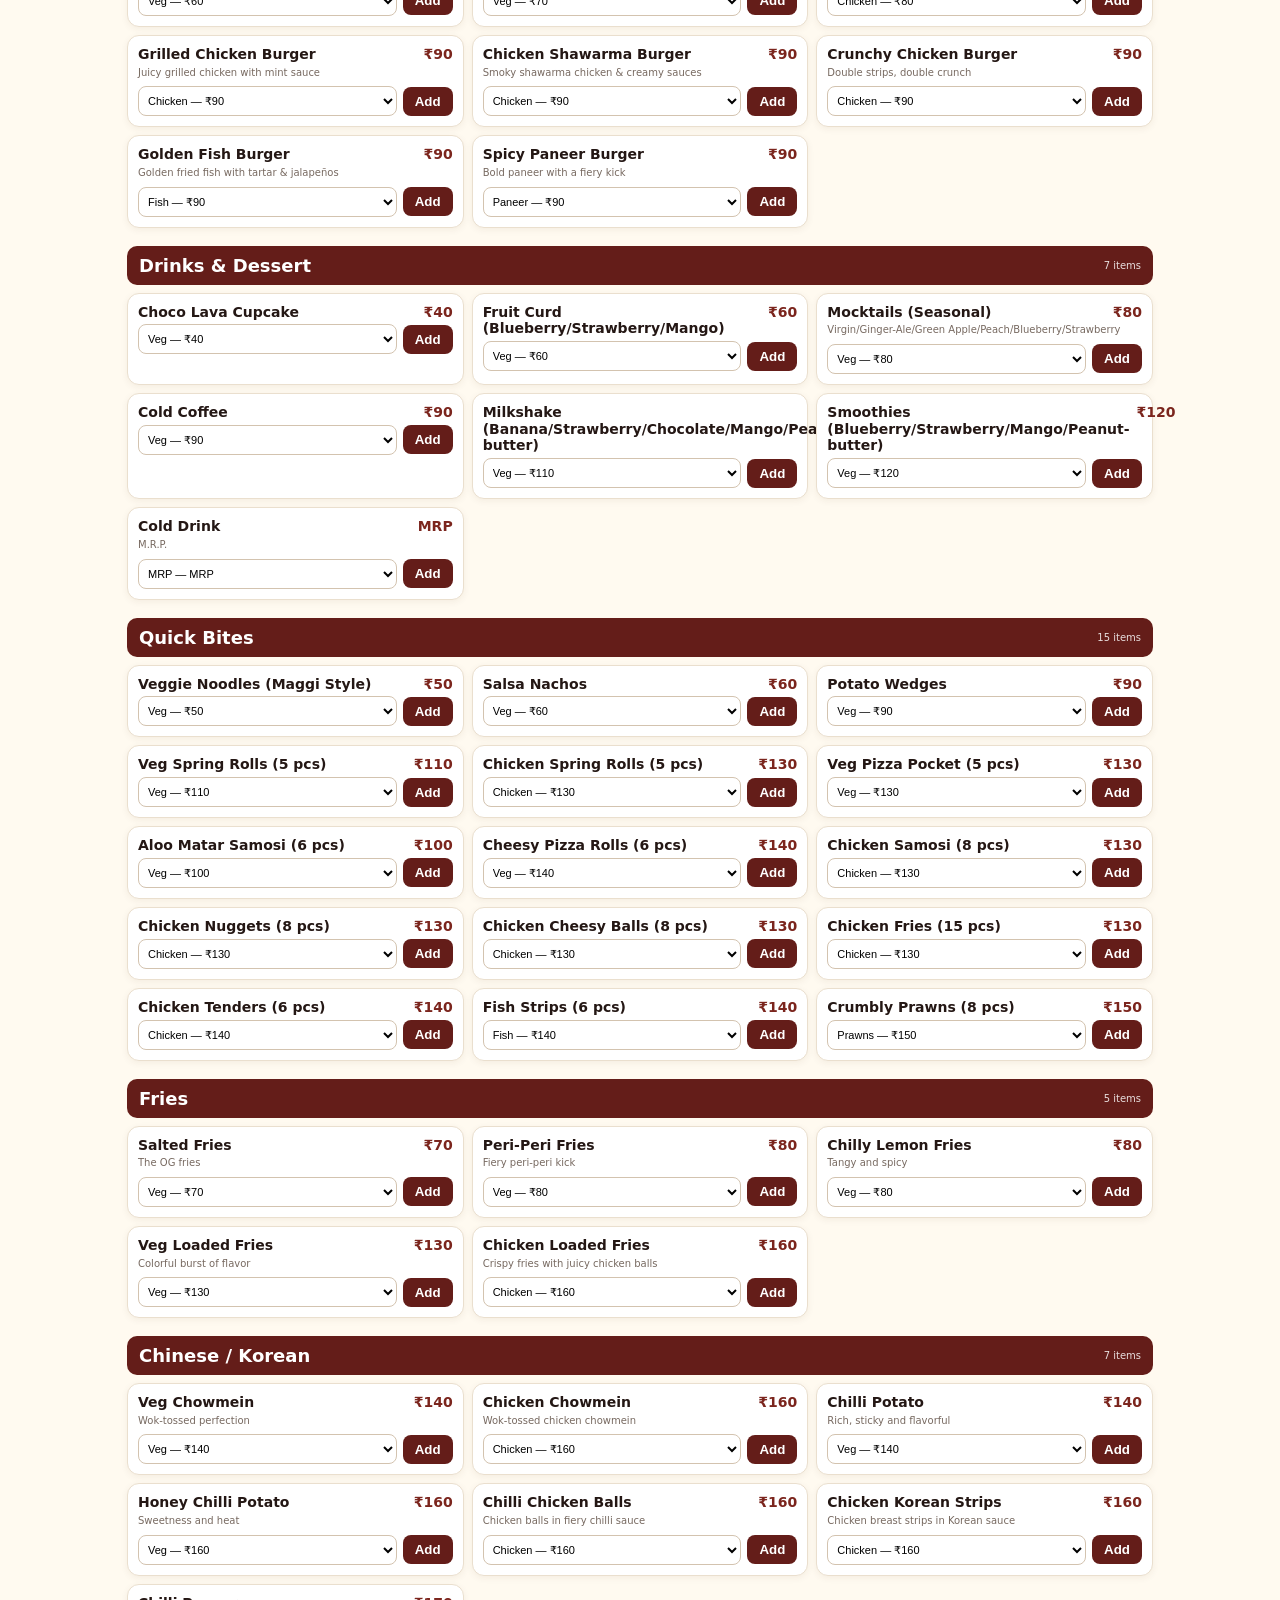
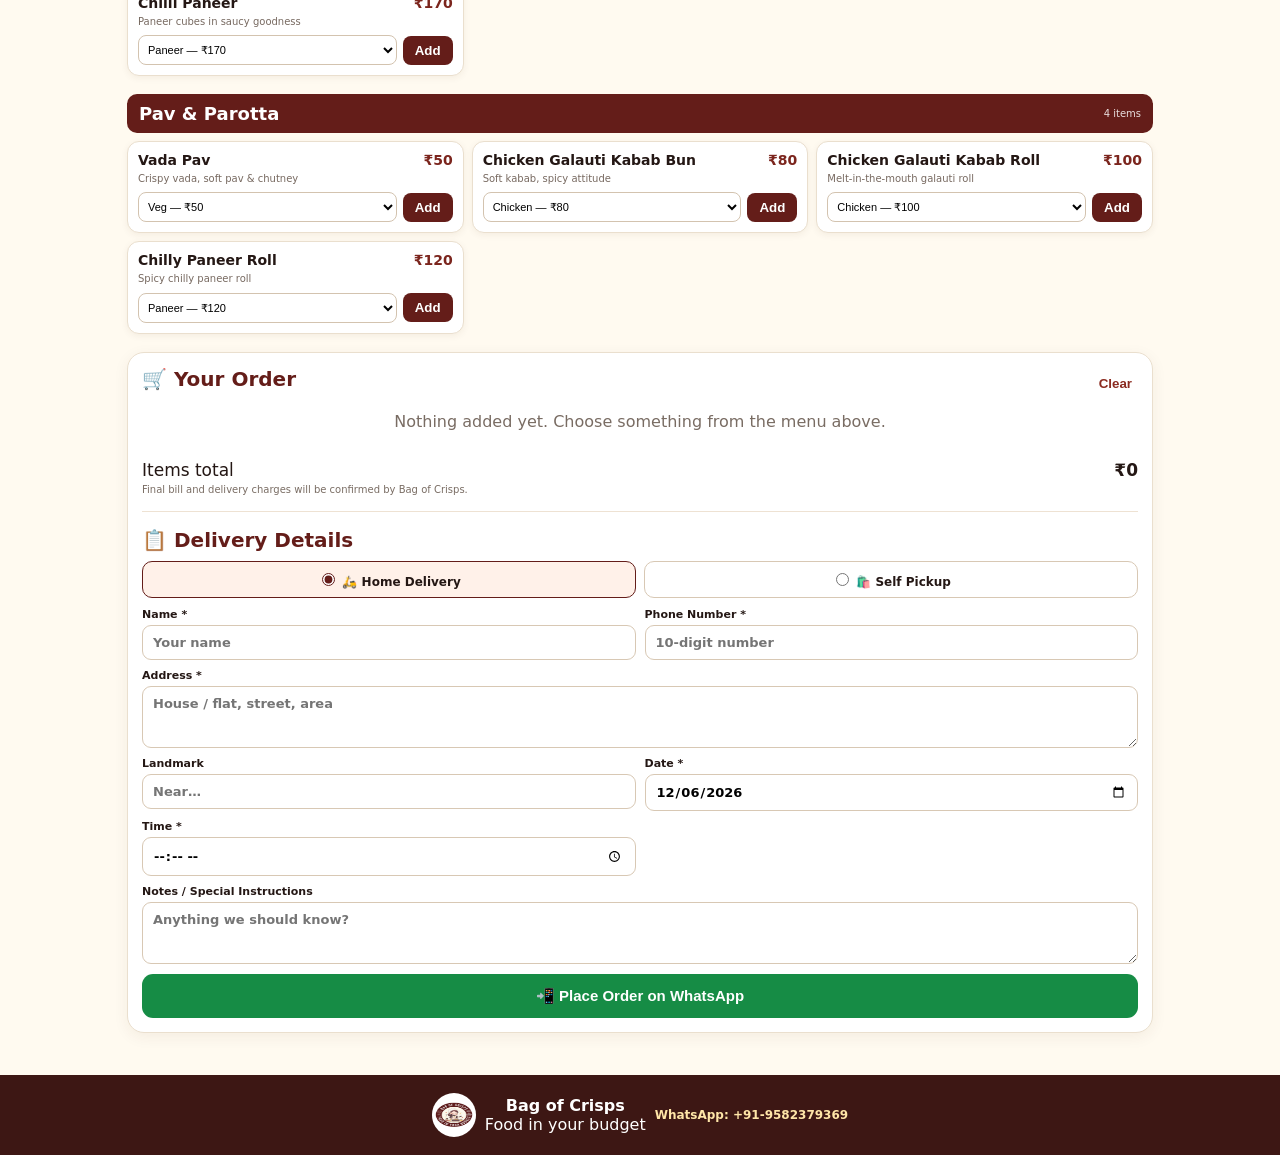
==== commit ce314fbd: "Add files via upload" ====
--- a/index.html
+++ b/index.html
@@ -1,56 +1,70 @@
 <!doctype html>
 <html lang="en">
 <head>
-<meta charset="utf-8"><meta name="viewport" content="width=device-width,initial-scale=1">
-<meta name="theme-color" content="#641d19"><title>Bag of Crisps — Order Online</title>
-<link rel="icon" href="logo.png"><link rel="stylesheet" href="styles.css">
+<meta charset="utf-8">
+<meta name="viewport" content="width=device-width,initial-scale=1">
+<meta name="theme-color" content="#641d19">
+<title>Bag of Crisps — Order Online</title>
+<link rel="icon" href="logo.png">
+<link rel="stylesheet" href="styles.css">
 </head>
 <body>
-<header class="hero"><div class="hero-inner">
-  <img src="logo.png" class="logo" alt="Bag of Crisps">
-  <div><div class="eyebrow">FRESH • AUTHENTIC • HYGIENIC</div><h1>Bag of Crisps</h1>
-  <p>Invisible Kitchen, Unforgettable Taste</p>
-  <div class="chips"><span>Mon–Sat</span><span>4 PM – 12 Midnight</span><span>Home Delivery & Self Pickup</span></div></div>
-</div></header>
+<header class="hero">
+  <div class="hero-inner">
+    <img src="logo.png" class="logo" alt="Bag of Crisps">
+    <div>
+      <div class="eyebrow">FRESH • AUTHENTIC • HYGIENIC</div>
+      <h1>Bag of Crisps</h1>
+      <p>Invisible Kitchen, Unforgettable Taste</p>
+      <div class="chips"><span>Mon–Sat</span><span>4 PM – 12 Midnight</span><span>Delivery & Pickup</span></div>
+    </div>
+  </div>
+</header>
 
 <main>
-<section class="topbar">
-  <div><b>🍟 Order online</b><small>Tap + to choose quantity right here.</small></div>
-  <button id="viewCart" class="cart-pill">🛒 Cart <b id="cartCount">0</b></button>
-</section>
-<div class="search-wrap"><input id="search" type="search" placeholder="Search food…"></div>
-<nav id="cats" class="cat-nav"></nav>
-<div id="menu"></div>
+  <section class="topbar">
+    <div><b>🍟 Choose your food</b><small>Select quantity right on each item.</small></div>
+    <button id="viewCart" class="cart-pill">🛒 Cart <b id="cartCount">0</b></button>
+  </section>
 
-<section id="checkout" class="checkout">
-  <div class="section-title"><h2>Your Order</h2><button id="clearCart" class="text-btn">Clear</button></div>
-  <div id="cartEmpty" class="empty">Your cart is empty. Add something tasty! 😋</div>
-  <div id="cart"></div>
-  <div class="order-summary"><div><span>Items total</span><strong id="cartTotal">₹0</strong></div>
-  <small>Final billing and delivery charges will be confirmed by Bag of Crisps.</small></div>
+  <div class="search-wrap"><input id="search" type="search" placeholder="Search menu…"></div>
+  <nav id="cats" class="cat-nav"></nav>
+  <div id="menu"></div>
 
-  <div class="section-title customer-head"><h2>Customer Details</h2></div>
-  <form id="orderForm">
-    <div class="choice-row">
-      <label class="choice active"><input type="radio" name="orderType" value="Delivery" checked> 🛵 Delivery</label>
-      <label class="choice"><input type="radio" name="orderType" value="Self Pickup"> 🛍️ Self Pickup</label>
+  <section id="checkout" class="checkout">
+    <div class="section-title"><h2>🛒 Your Order</h2><button id="clearCart" class="text-btn">Clear</button></div>
+    <div id="cartEmpty" class="empty">Nothing added yet. Choose something from the menu above.</div>
+    <div id="cart"></div>
+    <div class="order-summary">
+      <div><span>Items total</span><strong id="cartTotal">₹0</strong></div>
+      <small>Final bill and delivery charges will be confirmed by Bag of Crisps.</small>
     </div>
-    <div class="grid">
-      <label>Name *<input name="name" required autocomplete="name" placeholder="Your name"></label>
-      <label>Phone *<input name="phone" required inputmode="tel" autocomplete="tel" placeholder="10-digit number"></label>
-      <label class="full">Address *<textarea id="address" name="address" required autocomplete="street-address" placeholder="House / flat, street, area"></textarea></label>
-      <label>Landmark<input name="landmark" placeholder="Near…"></label>
-      <label>Date *<input id="date" name="date" type="date" required></label>
-      <label>Time *<input name="time" type="time" required></label>
-      <label class="full">Notes / Special Instructions<textarea name="notes" placeholder="Anything we should know?"></textarea></label>
-    </div>
-    <button class="whatsapp-btn" type="submit">📲 Place Order on WhatsApp</button>
-  </form>
-</section>
+
+    <div class="customer-head"><h2>📋 Delivery Details</h2></div>
+    <form id="orderForm">
+      <div class="choice-row">
+        <label class="choice active"><input type="radio" name="orderType" value="Delivery" checked> 🛵 Home Delivery</label>
+        <label class="choice"><input type="radio" name="orderType" value="Self Pickup"> 🛍️ Self Pickup</label>
+      </div>
+      <div class="grid">
+        <label>Name *<input name="name" required autocomplete="name" placeholder="Your name"></label>
+        <label>Phone Number *<input name="phone" required inputmode="tel" autocomplete="tel" placeholder="10-digit number"></label>
+        <label class="full">Address *<textarea id="address" name="address" required autocomplete="street-address" placeholder="House / flat, street, area"></textarea></label>
+        <label>Landmark<input name="landmark" placeholder="Near…"></label>
+        <label>Date *<input id="date" name="date" type="date" required></label>
+        <label>Time *<input name="time" type="time" required></label>
+        <label class="full">Notes / Special Instructions<textarea name="notes" placeholder="Anything we should know?"></textarea></label>
+      </div>
+      <button class="whatsapp-btn" type="submit">📲 Place Order on WhatsApp</button>
+    </form>
+  </section>
 </main>
 
-<footer><img src="logo.png" class="footer-logo" alt=""><div><strong>Bag of Crisps</strong><br>Food in your budget</div>
-<a href="https://wa.me/919582379369" target="_blank">WhatsApp: +91-9582379369</a>
-<small>Prices are subject to change without prior notice.</small></footer>
+<footer>
+  <img src="logo.png" class="footer-logo" alt="">
+  <div><strong>Bag of Crisps</strong><br>Food in your budget</div>
+  <a href="https://wa.me/919582379369" target="_blank">WhatsApp: +91-9582379369</a>
+</footer>
 <script src="script.js"></script>
-</body></html>+</body>
+</html>
--- a/styles.css
+++ b/styles.css
@@ -1,9 +1,46 @@
-*{box-sizing:border-box}body{margin:0;font-family:system-ui,-apple-system,Segoe UI,Roboto,Arial,sans-serif;background:#fffaf0;color:#241714}
-.hero{background:linear-gradient(135deg,#641d19,#8b2b20);color:#fff;padding:16px 14px 20px;border-bottom:4px solid #e5a52a}.hero-inner{max-width:1100px;margin:auto;display:flex;gap:15px;align-items:center}.logo{width:88px;height:88px;object-fit:contain;border-radius:50%;background:#fff}.eyebrow{font-size:10px;letter-spacing:1.5px;font-weight:900}.hero h1{font-family:Georgia,serif;font-size:34px;line-height:1;margin:5px 0}.hero p{margin:4px 0 9px;font-size:14px}.chips{display:flex;gap:6px;flex-wrap:wrap}.chips span{background:#fff1c9;color:#5e211c;padding:5px 8px;border-radius:999px;font-size:10px;font-weight:800}
-main{max-width:1100px;margin:auto;padding:12px 12px 40px}.topbar{display:flex;justify-content:space-between;align-items:center;gap:10px;background:#fff0c8;border:1px solid #e6c67d;border-radius:14px;padding:10px 12px;margin-bottom:9px}.topbar b{display:block;color:#641d19}.topbar small{display:block;color:#74665d;font-size:11px}.cart-pill{border:0;background:#641d19;color:#fff;border-radius:999px;padding:10px 13px;font-weight:900;white-space:nowrap}.cart-pill b{display:inline!important;background:#fff;color:#641d19;border-radius:50%;padding:2px 6px;margin-left:3px}
-.search-wrap{position:sticky;top:0;z-index:20;padding:7px 0;background:#fffaf0}.search-wrap input{width:100%;padding:11px 14px;border:1px solid #d9c9b5;border-radius:12px;font-size:15px;background:#fff}.cat-nav{display:flex;gap:7px;overflow-x:auto;padding:2px 0 8px;scrollbar-width:none}.cat-nav::-webkit-scrollbar{display:none}.cat-nav button{flex:0 0 auto;border:1px solid #d8c8b4;background:#fff;border-radius:999px;padding:7px 10px;font-weight:800;color:#641d19}
-.category{margin:12px 0 18px;scroll-margin-top:75px}.category-head{display:flex;align-items:center;gap:9px;margin-bottom:8px}.category-head img{width:46px;height:46px;object-fit:cover;border-radius:12px;border:1px solid #eadfce}.category-head h2{margin:0;color:#641d19;font-size:19px}.items{display:grid;grid-template-columns:repeat(2,minmax(0,1fr));gap:9px}.item{background:#fff;border:1px solid #eadfce;border-radius:14px;padding:9px;box-shadow:0 2px 7px #4b2a1010;display:flex;gap:9px;min-height:96px}.item-thumb{width:68px;height:68px;flex:0 0 68px;border-radius:12px;object-fit:cover}.item-main{min-width:0;flex:1}.item-top{display:flex;justify-content:space-between;gap:7px}.item h3{font-size:14px;line-height:1.15;margin:1px 0 3px}.price{font-weight:900;color:#7b251d;white-space:nowrap;font-size:14px}.desc{font-size:10px;color:#776960;line-height:1.25;margin:0 0 6px}.controls{display:flex;align-items:center;gap:6px}.select{border:1px solid #d3c3af;border-radius:8px;padding:6px 5px;background:#fff;font-size:11px;max-width:125px}.add{border:0;background:#641d19;color:#fff;border-radius:8px;padding:7px 9px;font-weight:900;cursor:pointer}.qty-inline{display:flex;align-items:center;border:1px solid #d3c3af;border-radius:9px;overflow:hidden;background:#fff}.qty-inline button{border:0;background:#fff;width:29px;height:29px;font-size:17px;font-weight:900;color:#641d19}.qty-inline b{min-width:23px;text-align:center;font-size:12px}.extra{font-size:10px;font-weight:700}.note{font-size:11px;color:#8b2b20;margin:5px 2px}
-.checkout{background:#fff;border:1px solid #eadfce;border-radius:17px;padding:14px;margin-top:18px;box-shadow:0 4px 15px #4b2a1010}.section-title{display:flex;justify-content:space-between;align-items:center}.section-title h2{margin:0 0 9px;color:#641d19;font-size:20px}.text-btn{border:0;background:none;color:#8b2b20;font-weight:800}.empty{text-align:center;color:#796c63;padding:12px}.cart-row{display:grid;grid-template-columns:1fr auto;gap:7px;padding:8px 0;border-bottom:1px solid #eee2d3}.cart-name{font-weight:800;font-size:13px}.cart-sub{font-size:10px;color:#786b62}.cart-actions{display:flex;align-items:center;gap:5px}.cart-actions button{width:28px;height:28px;border:1px solid #d8c8b4;background:#fff;border-radius:7px}.order-summary{margin-top:9px;padding-top:8px}.order-summary>div{display:flex;justify-content:space-between;font-size:17px}.order-summary small{display:block;color:#796c63;font-size:10px;margin-top:4px}.customer-head{margin-top:18px}.choice-row{display:flex;gap:8px;margin-bottom:10px}.choice{border:1px solid #d8c8b4;border-radius:10px;padding:8px 10px;font-size:12px;font-weight:800;flex:1;text-align:center}.choice.active{border-color:#641d19;background:#fff1e9}.choice input{accent-color:#641d19}.grid{display:grid;grid-template-columns:1fr 1fr;gap:9px}.grid label{font-size:11px;font-weight:800}.grid input,.grid textarea{display:block;width:100%;margin-top:4px;border:1px solid #d8c8b4;border-radius:9px;padding:9px 10px;font:inherit;font-size:13px;background:#fff}.grid textarea{min-height:62px}.full{grid-column:1/-1}.whatsapp-btn{width:100%;margin-top:10px;padding:13px;border:0;border-radius:11px;background:#168c45;color:#fff;font-size:15px;font-weight:900}
-footer{background:#3d1714;color:#fff;padding:20px 12px;display:flex;align-items:center;justify-content:center;gap:9px;flex-wrap:wrap;text-align:center}.footer-logo{width:46px;height:46px;background:#fff;border-radius:50%}footer a{color:#ffe6a8;text-decoration:none;font-weight:800;font-size:12px}footer small{width:100%;opacity:.8;font-size:10px}.no-results{text-align:center;padding:30px;color:#796c63}
-@media(max-width:680px){.hero-inner{align-items:flex-start}.logo{width:72px;height:72px}.hero h1{font-size:29px}.hero p{font-size:12px}.items{grid-template-columns:1fr}.item{min-height:0}.item-thumb{width:62px;height:62px;flex-basis:62px}.grid{grid-template-columns:1fr}.full{grid-column:auto}}
+*{box-sizing:border-box}
+body{margin:0;font-family:system-ui,-apple-system,Segoe UI,Roboto,Arial,sans-serif;background:#fffaf0;color:#241714}
+.hero{background:linear-gradient(135deg,#641d19,#8b2b20);color:#fff;padding:16px 14px 20px;border-bottom:4px solid #e5a52a}
+.hero-inner{max-width:1050px;margin:auto;display:flex;gap:15px;align-items:center}
+.logo{width:78px;height:78px;object-fit:contain;border-radius:50%;background:#fff}
+.eyebrow{font-size:10px;letter-spacing:1.5px;font-weight:900}.hero h1{font-family:Georgia,serif;font-size:32px;line-height:1;margin:5px 0}.hero p{margin:4px 0 9px;font-size:13px}
+.chips{display:flex;gap:6px;flex-wrap:wrap}.chips span{background:#fff1c9;color:#5e211c;padding:5px 8px;border-radius:999px;font-size:10px;font-weight:800}
+main{max-width:1050px;margin:auto;padding:12px 12px 42px}
+.topbar{display:flex;justify-content:space-between;align-items:center;gap:10px;background:#fff0c8;border:1px solid #e6c67d;border-radius:14px;padding:10px 12px;margin-bottom:8px}
+.topbar b{display:block;color:#641d19}.topbar small{display:block;color:#74665d;font-size:11px}
+.cart-pill{border:0;background:#641d19;color:#fff;border-radius:999px;padding:9px 13px;font-weight:900;white-space:nowrap}
+.cart-pill b{display:inline!important;background:#fff;color:#641d19;border-radius:50%;padding:2px 6px;margin-left:3px}
+.search-wrap{position:sticky;top:0;z-index:20;padding:7px 0;background:#fffaf0}
+.search-wrap input{width:100%;padding:11px 14px;border:1px solid #d9c9b5;border-radius:12px;font-size:15px;background:#fff}
+.cat-nav{display:flex;gap:7px;overflow-x:auto;padding:2px 0 8px;scrollbar-width:none}.cat-nav::-webkit-scrollbar{display:none}
+.cat-nav button{flex:0 0 auto;border:1px solid #d8c8b4;background:#fff;border-radius:999px;padding:7px 10px;font-weight:800;color:#641d19}
+.category{margin:10px 0 18px;scroll-margin-top:74px}
+.category-title{display:flex;align-items:center;justify-content:space-between;background:#641d19;color:#fff;padding:9px 12px;border-radius:10px;margin-bottom:8px}
+.category-title h2{margin:0;font-size:18px}.category-title small{font-size:10px;opacity:.85}
+.items{display:grid;grid-template-columns:repeat(2,minmax(0,1fr));gap:8px}
+.item{background:#fff;border:1px solid #eadfce;border-radius:12px;padding:10px;box-shadow:0 2px 7px #4b2a1010}
+.item-top{display:flex;justify-content:space-between;gap:7px}.item h3{font-size:14px;line-height:1.2;margin:0 0 4px}.price{font-weight:900;color:#7b251d;white-space:nowrap;font-size:14px}
+.desc{font-size:10px;color:#776960;line-height:1.25;margin:0 0 7px}
+.controls{display:flex;align-items:center;gap:6px;flex-wrap:wrap}
+.select{border:1px solid #d3c3af;border-radius:8px;padding:7px 5px;background:#fff;font-size:11px;flex:1;min-width:90px}
+.add{border:0;background:#641d19;color:#fff;border-radius:8px;padding:7px 12px;font-weight:900;cursor:pointer}
+.qty-inline{display:flex;align-items:center;border:1px solid #641d19;border-radius:8px;overflow:hidden;background:#fff}
+.qty-inline button{border:0;background:#fff;width:29px;height:29px;font-size:17px;font-weight:900;color:#641d19;cursor:pointer}
+.qty-inline b{min-width:24px;text-align:center;font-size:12px}
+.extra{font-size:10px;font-weight:700}
+.note{font-size:11px;color:#8b2b20;margin:6px 2px}
+.checkout{background:#fff;border:1px solid #eadfce;border-radius:17px;padding:14px;margin-top:18px;box-shadow:0 4px 15px #4b2a1010}
+.section-title{display:flex;justify-content:space-between;align-items:center}.section-title h2,.customer-head h2{margin:0 0 9px;color:#641d19;font-size:20px}
+.text-btn{border:0;background:none;color:#8b2b20;font-weight:800}.empty{text-align:center;color:#796c63;padding:12px}
+.cart-row{display:grid;grid-template-columns:1fr auto;gap:7px;padding:8px 0;border-bottom:1px solid #eee2d3}
+.cart-name{font-weight:800;font-size:13px}.cart-sub{font-size:10px;color:#786b62}
+.cart-actions{display:flex;align-items:center;gap:5px}.cart-actions button{width:28px;height:28px;border:1px solid #d8c8b4;background:#fff;border-radius:7px}
+.order-summary{margin-top:9px;padding-top:8px}.order-summary>div{display:flex;justify-content:space-between;font-size:17px}.order-summary small{display:block;color:#796c63;font-size:10px;margin-top:4px}
+.customer-head{border-top:1px solid #eee2d3;margin-top:16px;padding-top:16px}
+.choice-row{display:flex;gap:8px;margin-bottom:10px}.choice{border:1px solid #d8c8b4;border-radius:10px;padding:8px 10px;font-size:12px;font-weight:800;flex:1;text-align:center}.choice.active{border-color:#641d19;background:#fff1e9}.choice input{accent-color:#641d19}
+.grid{display:grid;grid-template-columns:1fr 1fr;gap:9px}.grid label{font-size:11px;font-weight:800}.grid input,.grid textarea{display:block;width:100%;margin-top:4px;border:1px solid #d8c8b4;border-radius:9px;padding:9px 10px;font:inherit;font-size:13px;background:#fff}.grid textarea{min-height:62px}.full{grid-column:1/-1}
+.whatsapp-btn{width:100%;margin-top:10px;padding:13px;border:0;border-radius:11px;background:#168c45;color:#fff;font-size:15px;font-weight:900}
+footer{background:#3d1714;color:#fff;padding:18px 12px;display:flex;align-items:center;justify-content:center;gap:9px;flex-wrap:wrap;text-align:center}.footer-logo{width:44px;height:44px;background:#fff;border-radius:50%}footer a{color:#ffe6a8;text-decoration:none;font-weight:800;font-size:12px}
+.no-results{text-align:center;padding:30px;color:#796c63}
+@media(max-width:680px){.hero-inner{align-items:flex-start}.logo{width:68px;height:68px}.hero h1{font-size:28px}.items{grid-template-columns:1fr}.grid{grid-template-columns:1fr}.full{grid-column:auto}}
 @media(min-width:900px){.items{grid-template-columns:repeat(3,minmax(0,1fr))}}
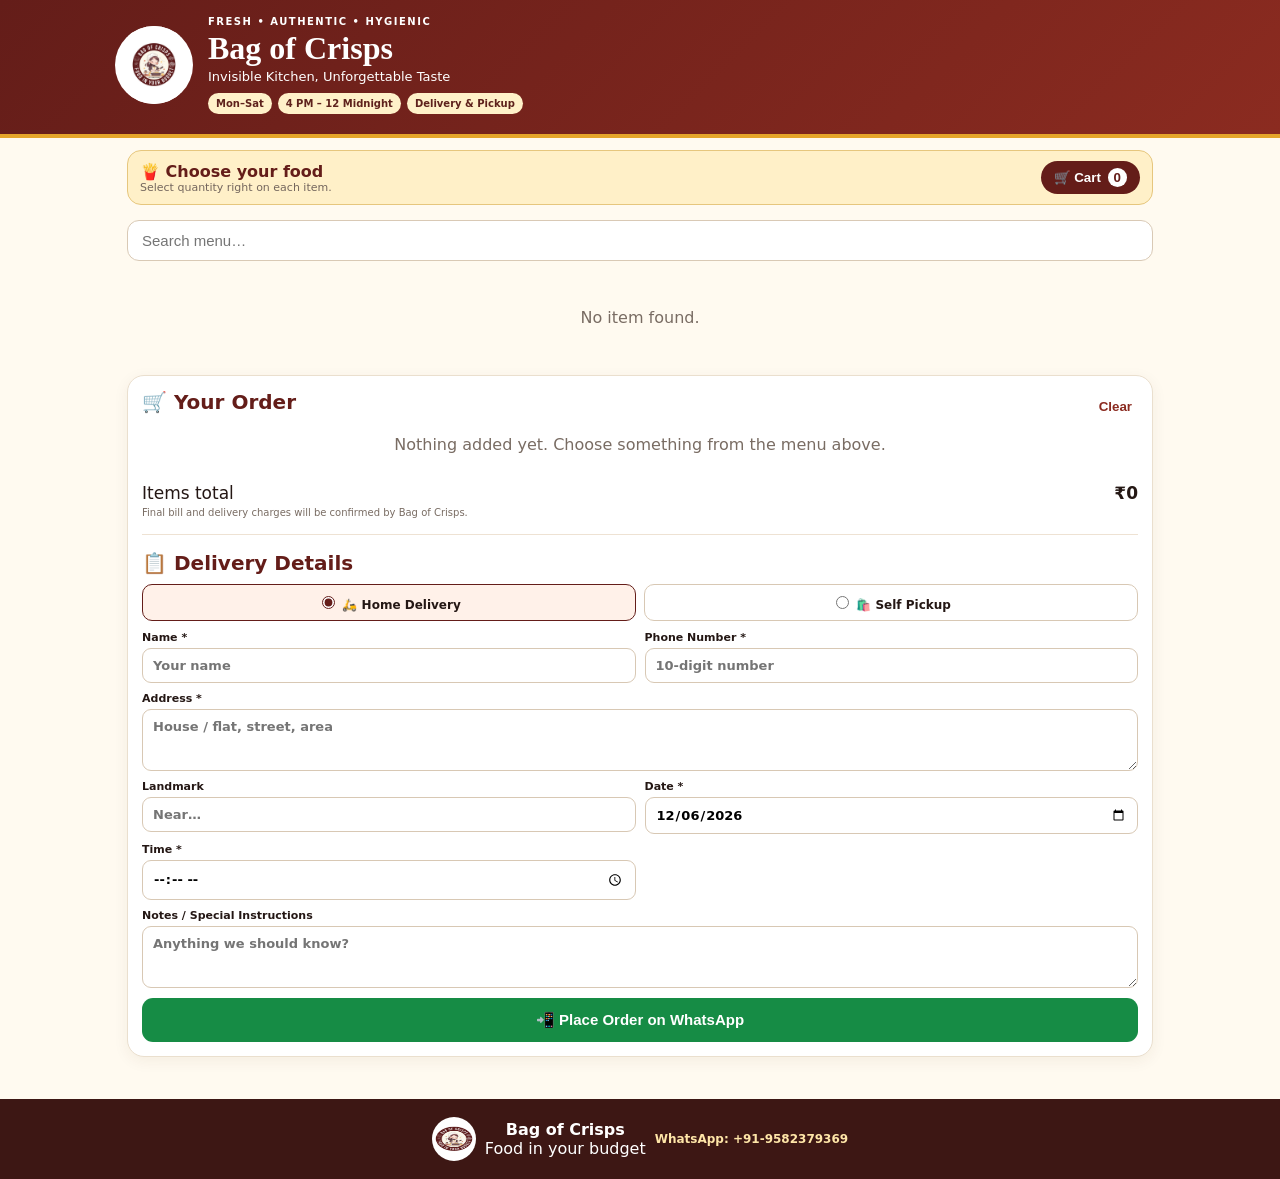
==== commit 799b0acd: "Add files via upload" ====
--- a/index.html
+++ b/index.html
@@ -65,6 +65,7 @@
   <div><strong>Bag of Crisps</strong><br>Food in your budget</div>
   <a href="https://wa.me/919582379369" target="_blank">WhatsApp: +91-9582379369</a>
 </footer>
+<script src="menu-data.js"></script>
 <script src="script.js"></script>
 </body>
 </html>
